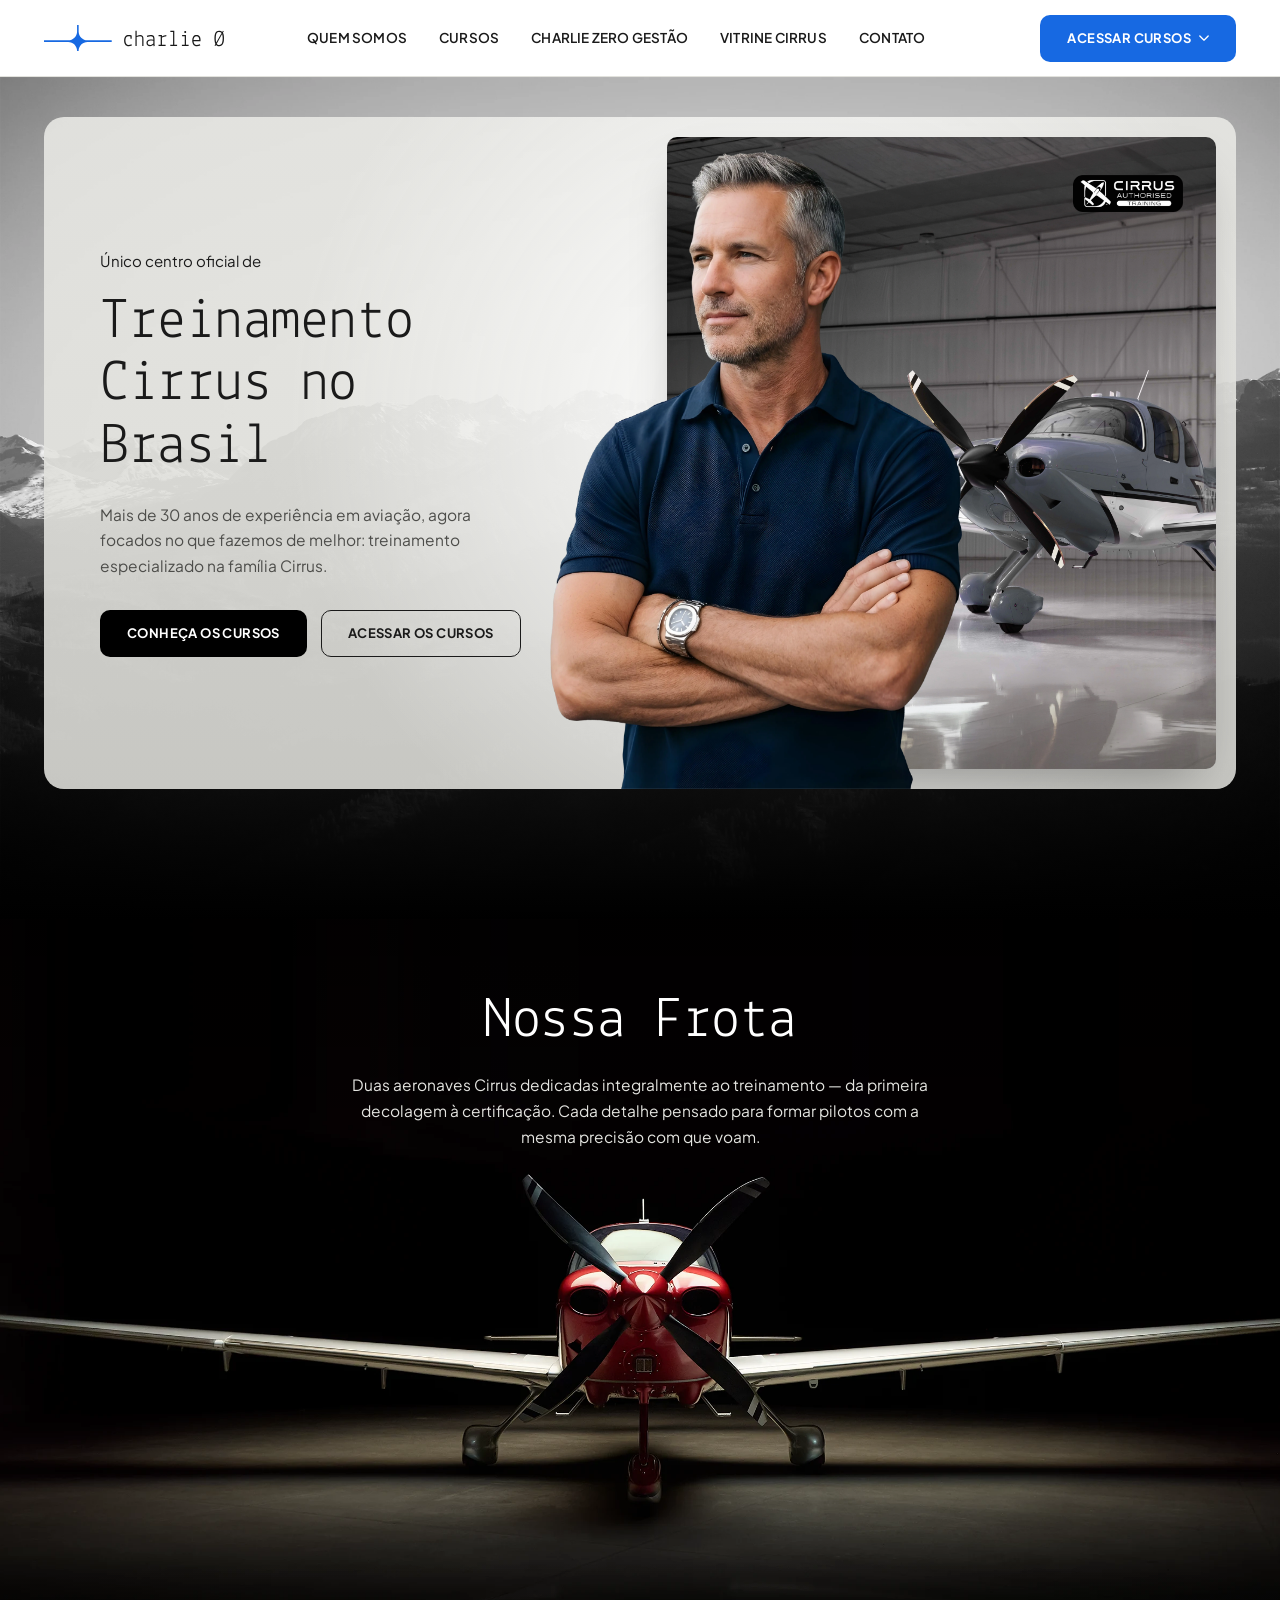
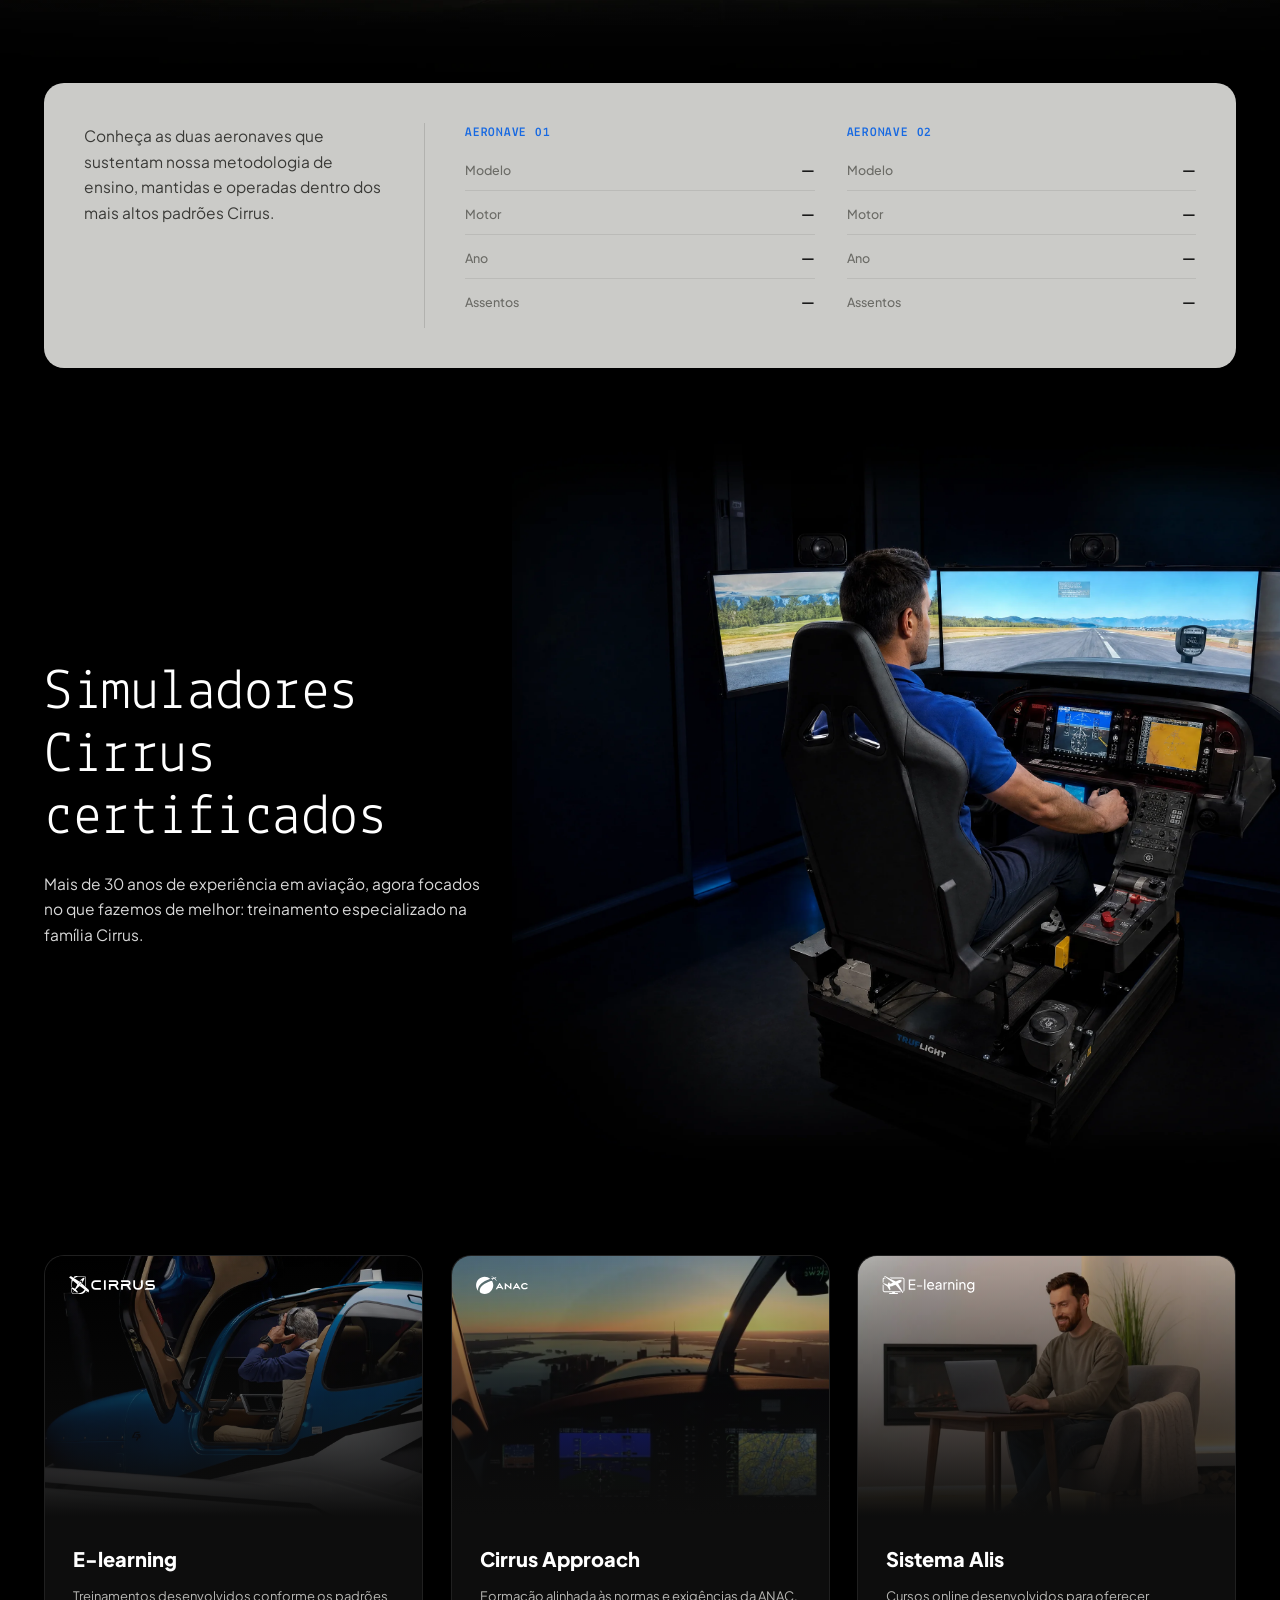
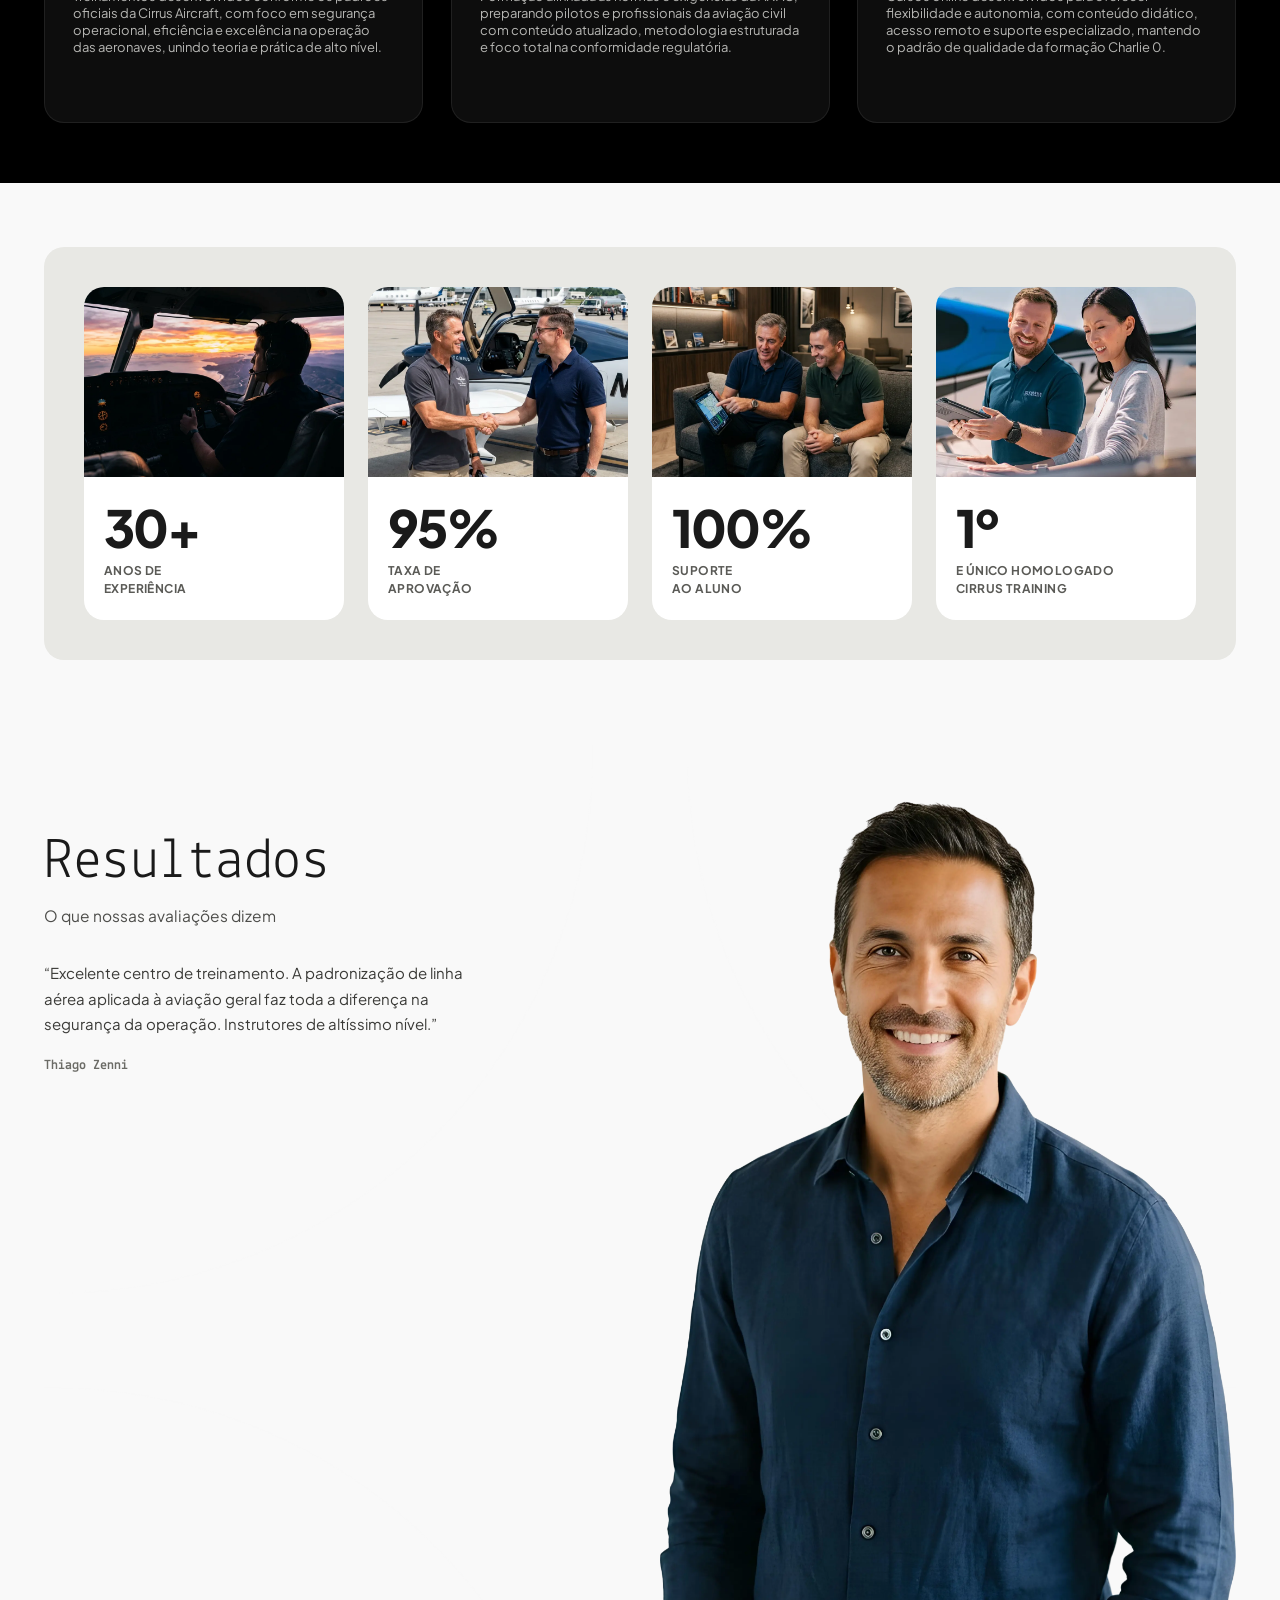
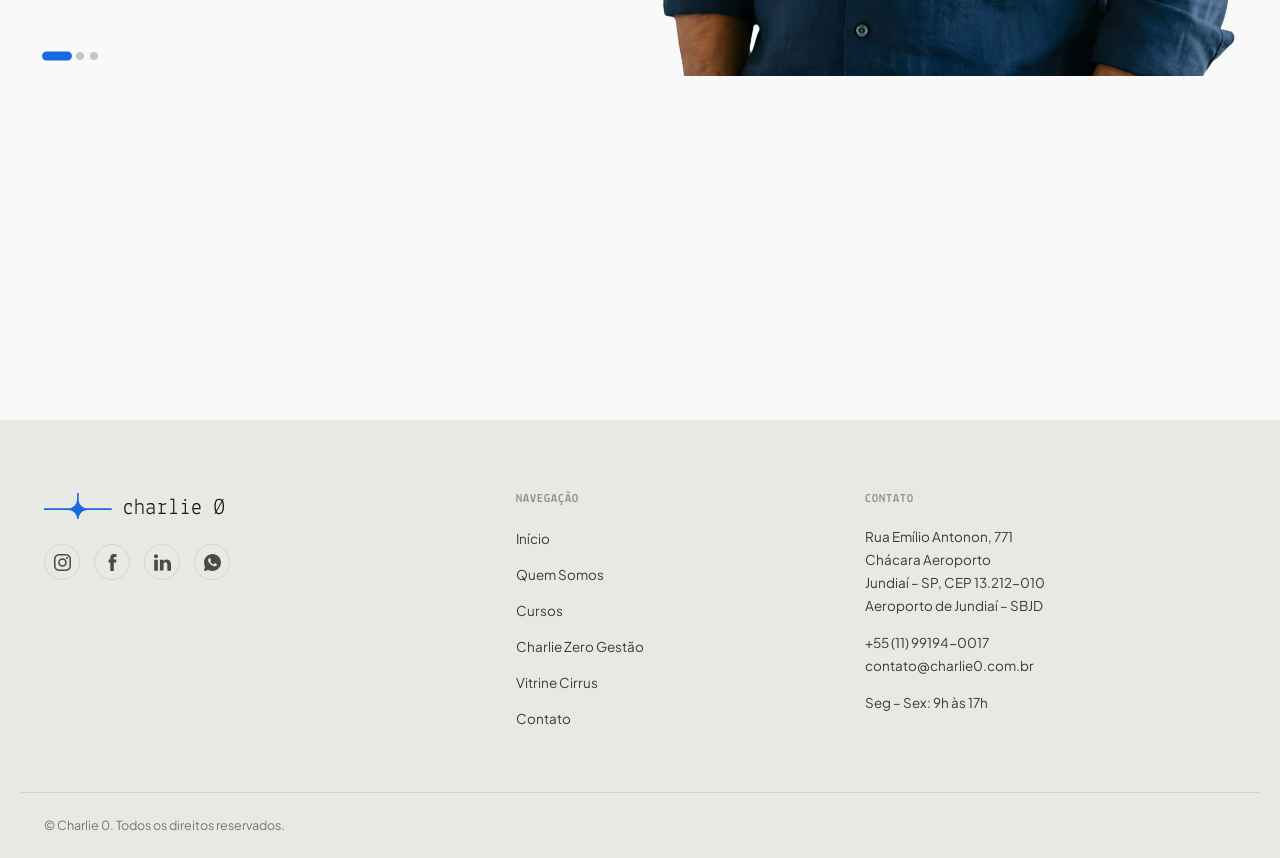
==== index.html @ b62f0aab "Add files via upload" ====
<!DOCTYPE html>
<html lang="pt-BR">
<head>
<meta charset="UTF-8">
<meta name="viewport" content="width=device-width, initial-scale=1.0">
<title>Charlie 0 | Único centro oficial de treinamento Cirrus no Brasil</title>
<meta name="description" content="Mais de 30 anos de experiência em aviação. Charlie 0 é o único centro oficial de treinamento Cirrus no Brasil: cursos Cirrus, ANAC e e-learning.">
<link rel="preconnect" href="https://fonts.googleapis.com">
<link rel="preconnect" href="https://fonts.gstatic.com" crossorigin>
<link href="https://fonts.googleapis.com/css2?family=Lekton:wght@400;700&family=Plus+Jakarta+Sans:ital,wght@0,400;0,500;0,600;0,700;0,800;1,500&display=swap" rel="stylesheet">
<link rel="stylesheet" href="style.css">
</head>
<body>

<a class="skip-link" href="#main">Pular para o conteúdo</a>

<div id="header-placeholder"></div>

<main id="main">

  <!-- HERO -->
  <section class="hero" id="quem-somos" aria-labelledby="hero-title">
    <img class="hero-bg-img" src="imagens/hero-background.webp" alt="" loading="eager">
    <div class="wrap">
      <div class="hero-card">
        <div class="hero-copy">
          <p class="eyebrow">Único centro oficial de</p>
            <h1 id="hero-title">
              Treinamento <br class="quebra-desktop">
              Cirrus <br class="quebra-mobile">
              no <br class="quebra-desktop">
              Brasil
            </h1>
          <p class="lead">Mais de 30 anos de experiência em aviação, agora focados no que fazemos de melhor: treinamento especializado na família Cirrus.</p>
          <div class="cta-group">
            <a href="cursos.html" class="btn btn-dark">Conheça os Cursos</a>
            <a href="https://elearning.charlie0.com.br/site/login.aspx" target="_blank" rel="noopener" class="btn btn-outline">Acessar os Cursos</a>
          </div>
        </div>

        <div class="hero-media" role="img" aria-label="Instrutor da Charlie 0 em frente a uma aeronave Cirrus em hangar">
          <div class="hero-image-frame">
            <div class="hero-photo-box">
              <img class="hero-plane" src="imagens/cirrus.webp" alt="" loading="eager">
              <img class="hero-badge" src="imagens/cirrus-badge.webp" alt="Cirrus Authorised Training">
            </div>
            <div class="hero-person-box">
              <img class="hero-person" src="imagens/persona.webp" alt="" loading="eager">
            </div>
          </div>
        </div>
      </div>
    </div>
  </section>

  <!-- NOSSA FROTA -->
  <section class="frota" id="nossa-frota" aria-labelledby="frota-title">
    <img class="frota-bg" src="imagens/nossa-frota.webp" alt="" loading="lazy">
    <div class="frota-overlay"></div>

    <div class="wrap frota-inner">
      <div class="frota-heading">
        <h2 id="frota-title">Nossa Frota</h2>
        <p class="lead">Duas aeronaves Cirrus dedicadas integralmente ao treinamento — da primeira decolagem à certificação. Cada detalhe pensado para formar pilotos com a mesma precisão com que voam.</p>
      </div>
    </div>

    <div class="wrap frota-card-wrap">
      <div class="frota-card">
        <div class="frota-card-text">
          <p>Conheça as duas aeronaves que sustentam nossa metodologia de ensino, mantidas e operadas dentro dos mais altos padrões Cirrus.</p>
        </div>

        <div class="frota-card-specs">
          <div class="frota-aircraft">
            <span class="frota-aircraft-label">Aeronave 01</span>
            <dl class="frota-spec-list">
              <div><dt>Modelo</dt><dd>—</dd></div>
              <div><dt>Motor</dt><dd>—</dd></div>
              <div><dt>Ano</dt><dd>—</dd></div>
              <div><dt>Assentos</dt><dd>—</dd></div>
            </dl>
          </div>
          <div class="frota-aircraft">
            <span class="frota-aircraft-label">Aeronave 02</span>
            <dl class="frota-spec-list">
              <div><dt>Modelo</dt><dd>—</dd></div>
              <div><dt>Motor</dt><dd>—</dd></div>
              <div><dt>Ano</dt><dd>—</dd></div>
              <div><dt>Assentos</dt><dd>—</dd></div>
            </dl>
          </div>
        </div>
      </div>
    </div>
  </section>

  <!-- SIMULATOR -->
  <section class="simulator">
    <div class="simulator-text">
      <h2>Simuladores Cirrus<br>certificados</h2>
      <p>Mais de 30 anos de experiência em aviação, agora focados no que fazemos de melhor: treinamento especializado na família Cirrus.</p>
    </div>
    <div class="simulator-photo">
      <img class="simulator-bg" src="imagens/simulador.webp" alt="Aluno em simulador de voo Cirrus com múltiplas telas" loading="lazy">
    </div>
  </section>

  <!-- COURSES -->
  <section class="courses" id="cursos" aria-labelledby="courses-title">
    <h2 class="visually-hidden" id="courses-title">Nossos cursos</h2>
    <div class="wrap courses-grid">

      <article class="course-card">
        <div class="course-media">
          <img src="imagens/curso-cirrus.webp" alt="Piloto embarcando em aeronave Cirrus" loading="lazy">
          <span class="course-tag"><img src="imagens/logo-cirrus.svg" alt="Cirrus Aircraft" class="course-tag-logo"></span>
        </div>
        <div class="course-body">
          <h3>E-learning</h3>
          <p>Treinamentos desenvolvidos conforme os padrões oficiais da Cirrus Aircraft, com foco em segurança operacional, eficiência e excelência na operação das aeronaves, unindo teoria e prática de alto nível.</p>
        </div>
      </article>

      <article class="course-card">
        <div class="course-media">
          <img src="imagens/curso-anac.webp" alt="Vista de cockpit ao entardecer sobre uma cidade" loading="lazy">
          <span class="course-tag"><img src="imagens/logo-anac.svg" alt="ANAC" class="course-tag-logo"></span>
        </div>
        <div class="course-body">
          <h3>Cirrus Approach</h3>
          <p>Formação alinhada às normas e exigências da ANAC, preparando pilotos e profissionais da aviação civil com conteúdo atualizado, metodologia estruturada e foco total na conformidade regulatória.</p>
        </div>
      </article>

      <article class="course-card">
        <div class="course-media">
          <img src="imagens/cursos-e-learning.webp" alt="Aluno estudando em plataforma de e-learning" loading="lazy">
          <span class="course-tag"><img src="imagens/loog-e-learning.svg" alt="E-learning" class="course-tag-logo"></span>
        </div>
        <div class="course-body">
          <h3>Sistema Alis</h3>
          <p>Cursos online desenvolvidos para oferecer flexibilidade e autonomia, com conteúdo didático, acesso remoto e suporte especializado, mantendo o padrão de qualidade da formação Charlie 0.</p>
        </div>
      </article>

    </div>
  </section>

  <!-- STATS -->
  <section class="stats" id="gestao" aria-label="Números da Charlie 0">
    <div class="wrap">
      <ul class="stats-grid">
        <li class="stat">
          <div class="stat-media" aria-hidden="true">
            <img src="imagens/big-numbers-1.webp" alt="" loading="lazy" style="width: 100%; height: auto; display: block;">
          </div>
          <p class="stat-number">30+</p>
          <p class="stat-label">Anos de<br>Experiência</p>
        </li>
        <li class="stat">
          <div class="stat-media" aria-hidden="true">
            <img src="imagens/big-numbers-2.webp" alt="" loading="lazy" style="width: 100%; height: auto; display: block;">
          </div>
          <p class="stat-number">95%</p>
          <p class="stat-label">Taxa de<br>Aprovação</p>
        </li>
        <li class="stat">
          <div class="stat-media" aria-hidden="true">
            <img src="imagens/big-numbers-3.webp" alt="" loading="lazy" style="width: 100%; height: auto; display: block;">
          </div>
          <p class="stat-number">100%</p>
          <p class="stat-label">Suporte<br>ao Aluno</p>
        </li>
        <li class="stat">
          <div class="stat-media" aria-hidden="true">
            <img src="imagens/big-numbers-4.webp" alt="" loading="lazy" style="width: 100%; height: auto; display: block;">
          </div>
          <p class="stat-number">1º</p>
          <p class="stat-label">e Único Homologado<br>Cirrus Training</p>
        </li>
      </ul>
    </div>
  </section>

  <!-- RESULTS / CARROSSEL DE DEPOIMENTOS -->
  <section class="results" id="vitrine" data-carousel="fade" aria-labelledby="results-title">
    
    <!-- ÍCONE EXPANDIDO (CORRIGIDO): Usa a classe "wrap" para alinhar perfeitamente com os limites das outras seções -->
    <div class="wrap" style="position: absolute; top: 0; bottom: 0; left: 0; right: 0; margin: 0 auto; z-index: 0; pointer-events: none; display: flex; align-items: center; justify-content: center;">
      <img class="results-bg-icon" src="imagens/icone-resultados.webp" alt="" aria-hidden="true">
    </div>

    <!-- O CONTEÚDO DA SEÇÃO: Position relative e z-index 1 garantem que tudo fique por cima do ícone -->
    <div class="wrap results-grid" style="position: relative; z-index: 1;">
      <div class="results-copy">
        <h2 id="results-title">Resultados</h2>
        <p class="lead">O que nossas avaliações dizem</p>

        <div class="testimonial-slides">
          <!-- Slide 1 -->
          <blockquote class="testimonial-slide is-active" data-slide="0">
            <p>“Excelente centro de treinamento. A padronização de linha aérea aplicada à aviação geral faz toda a diferença na segurança da operação. Instrutores de altíssimo nível.”</p>
            <cite>Thiago Zenni</cite>
          </blockquote>
          
          <!-- Slide 2 -->
          <blockquote class="testimonial-slide" data-slide="1">
            <p>“A estrutura da Charlie Zero é impecável. O treinamento no simulador antes do voo real otimizou muito meu aprendizado e me deu total confiança na transição para o Cirrus.”</p>
            <cite>Mario Andrete</cite>
          </blockquote>
          
          <!-- Slide 3 -->
          <blockquote class="testimonial-slide" data-slide="2">
            <p>“Formação rigorosa, focada na segurança e na tecnologia. Terminei o curso dominando os sistemas da aeronave e a filosofia de voo. Recomendo de olhos fechados.”</p>
            <cite>Rebecca Benetti</cite>
          </blockquote>
        </div>
      </div>

      <div class="results-visual">
        <!-- Suas fotos continuam aqui embaixo (o ícone foi movido para cima) -->
        <img class="results-person is-active" data-slide="0" src="imagens/resultados_persona_1.webp" alt="Piloto sorrindo, aluno da Charlie 0" loading="lazy">
        <img class="results-person" data-slide="1" src="imagens/resultados_persona_2.webp" alt="" loading="lazy">
        <img class="results-person" data-slide="2" src="imagens/resultados_persona_3.webp" alt="" loading="lazy">
      </div>
    </div>

    <div class="wrap results-overlay" style="position: relative; z-index: 1;">
      <div class="results-dots" role="tablist" aria-label="Selecionar depoimento">
        <span class="is-active" data-dot="0" role="tab" aria-selected="true" aria-label="Depoimento 1"></span>
        <span data-dot="1" role="tab" aria-selected="false" aria-label="Depoimento 2"></span>
        <span data-dot="2" role="tab" aria-selected="false" aria-label="Depoimento 3"></span>
      </div>

      <div class="cta-banner">
        <img class="cta-image" src="imagens/ja-e-aluno.webp" alt="Mão operando manche de aeronave Cirrus" loading="lazy">
        <div class="cta-text">
          <h3>Já é aluno?<br>Acesse sua plataforma.</h3>
          <p>Todo o conteúdo dos cursos online. Aulas, materiais e certificados ficam disponíveis na nossa plataforma <br> de e-learning.</p>
        </div>
        <div class="cursos-dropdown cta-dropdown">
          <button type="button" class="btn btn-primary cta-btn cursos-dropdown-trigger" aria-haspopup="true" aria-expanded="false">
            Acessar os Cursos
            <svg class="cursos-dropdown-arrow" viewBox="0 0 12 8" width="10" height="7" aria-hidden="true"><path d="M1 1l5 5 5-5" stroke="currentColor" stroke-width="1.6" fill="none" stroke-linecap="round" stroke-linejoin="round"/></svg>
          </button>
          <div class="cursos-dropdown-menu cursos-dropdown-up">
            <a href="https://elearning.charlie0.com.br/site/login.aspx" target="_blank" rel="noopener">Aluno Teórico</a>
            <a href="https://elearning.charlie0.com.br/site/login.aspx" target="_blank" rel="noopener">Aluno Prático</a>
            <a href="https://elearning.charlie0.com.br/site/login.aspx" target="_blank" rel="noopener">Aluno Cirrus</a>
          </div>
        </div>
      </div>
    </div>
  </section>

</main>

<div id="footer-placeholder"></div>

<script src="js/nav.js"></script>
<script src="js/utils.js"></script>
<script src="js/carousel.js"></script>
<script src="js/effects.js"></script>
</body>
</html>
---- style.css ----
/* ===================================================
   Charlie Zero — style.css
   Este arquivo só importa os módulos de dentro de /css.
   Não escrever CSS diretamente aqui — edite o módulo
   correto em /css/ (veja o comentário de cada um).
=================================================== */

@import url("css/01-base.css");
@import url("css/02-tipografia.css");
@import url("css/03-layout.css");
@import url("css/04-componentes.css");
@import url("css/05-paginas.css");
@import url("css/06-efeitos.css");
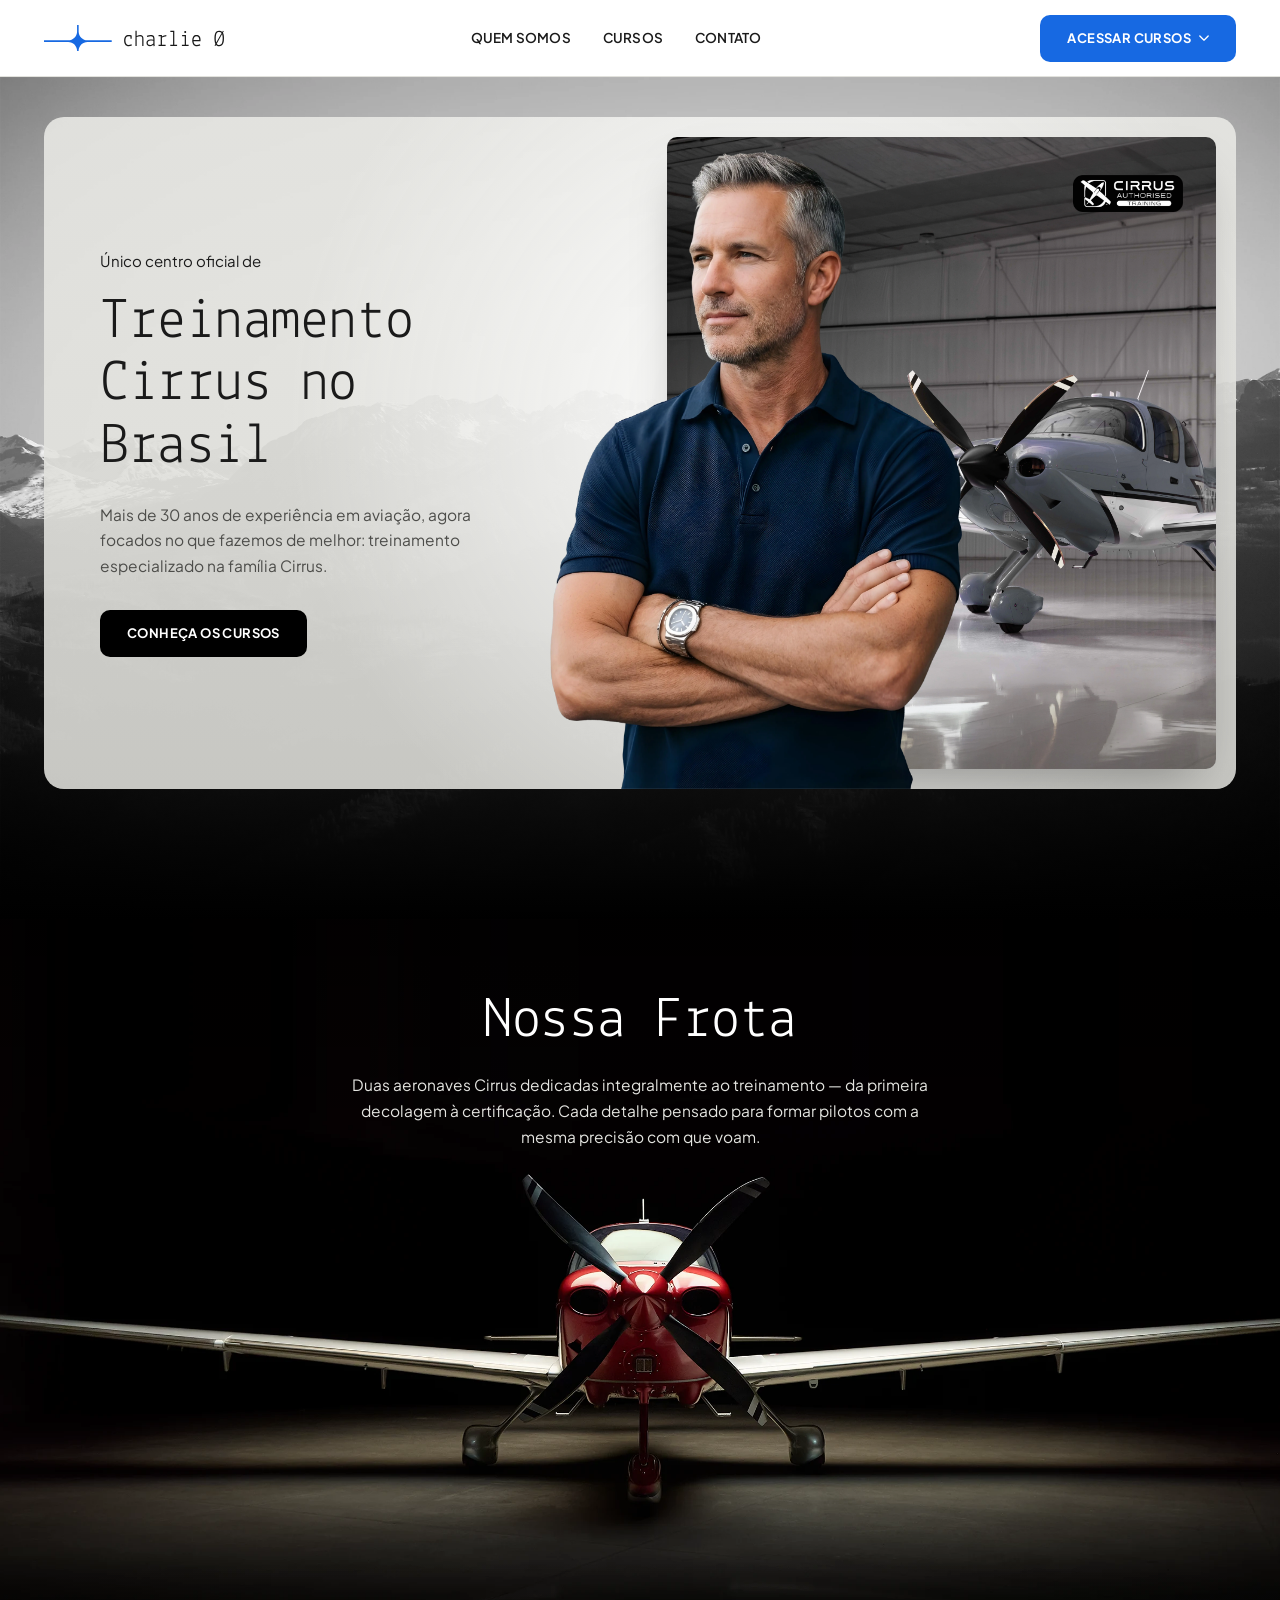
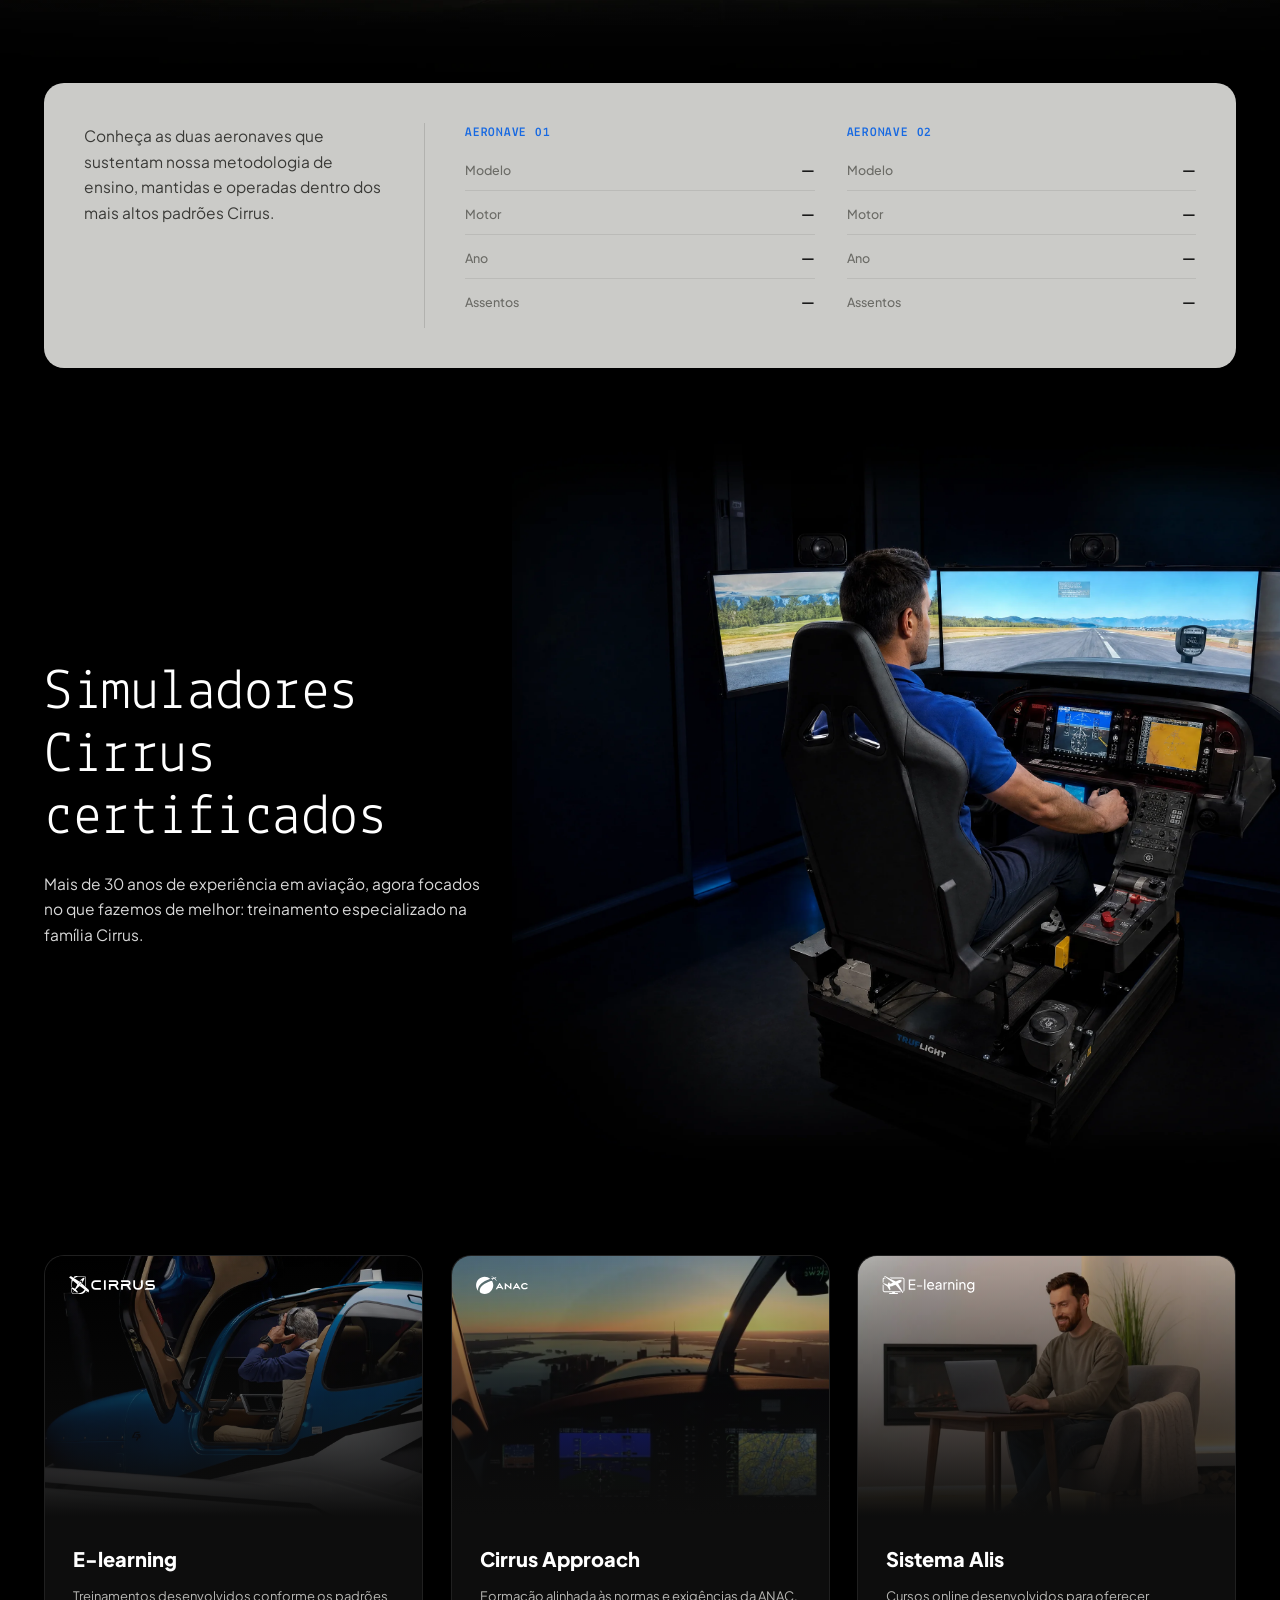
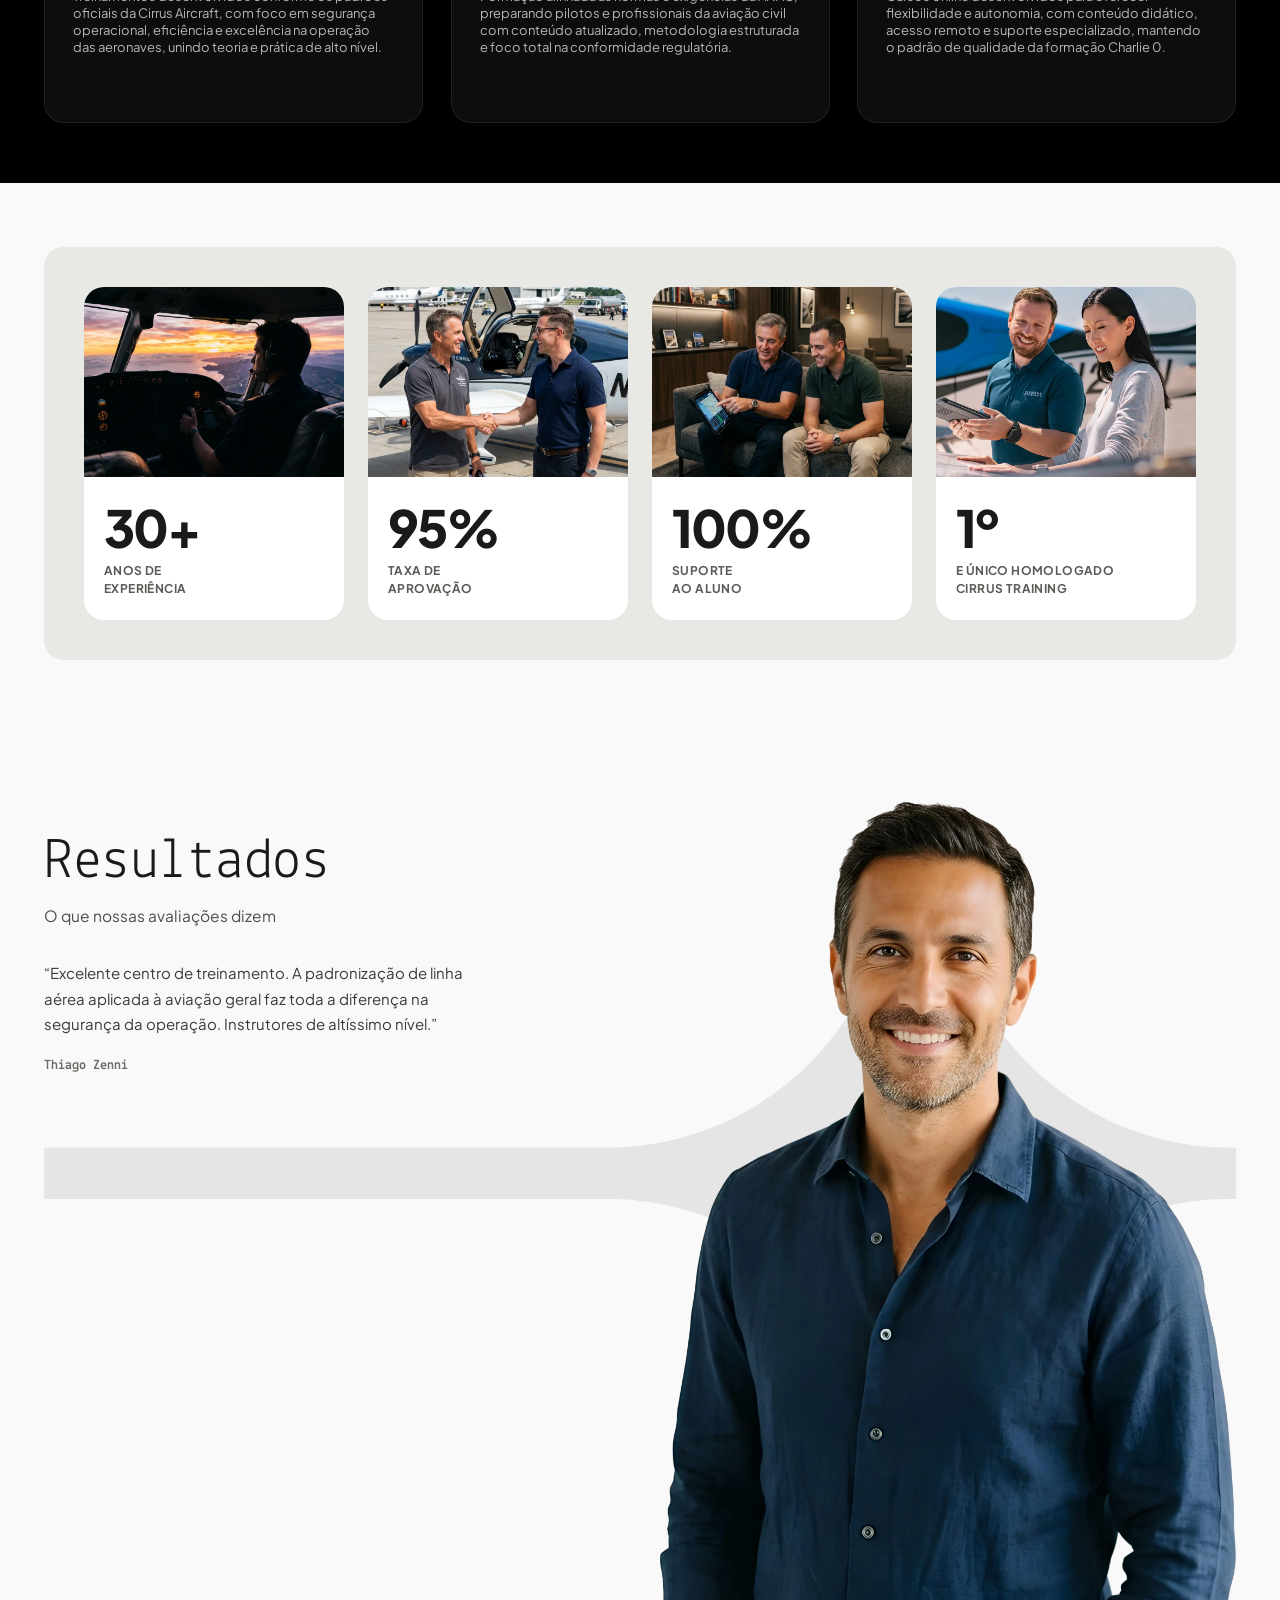
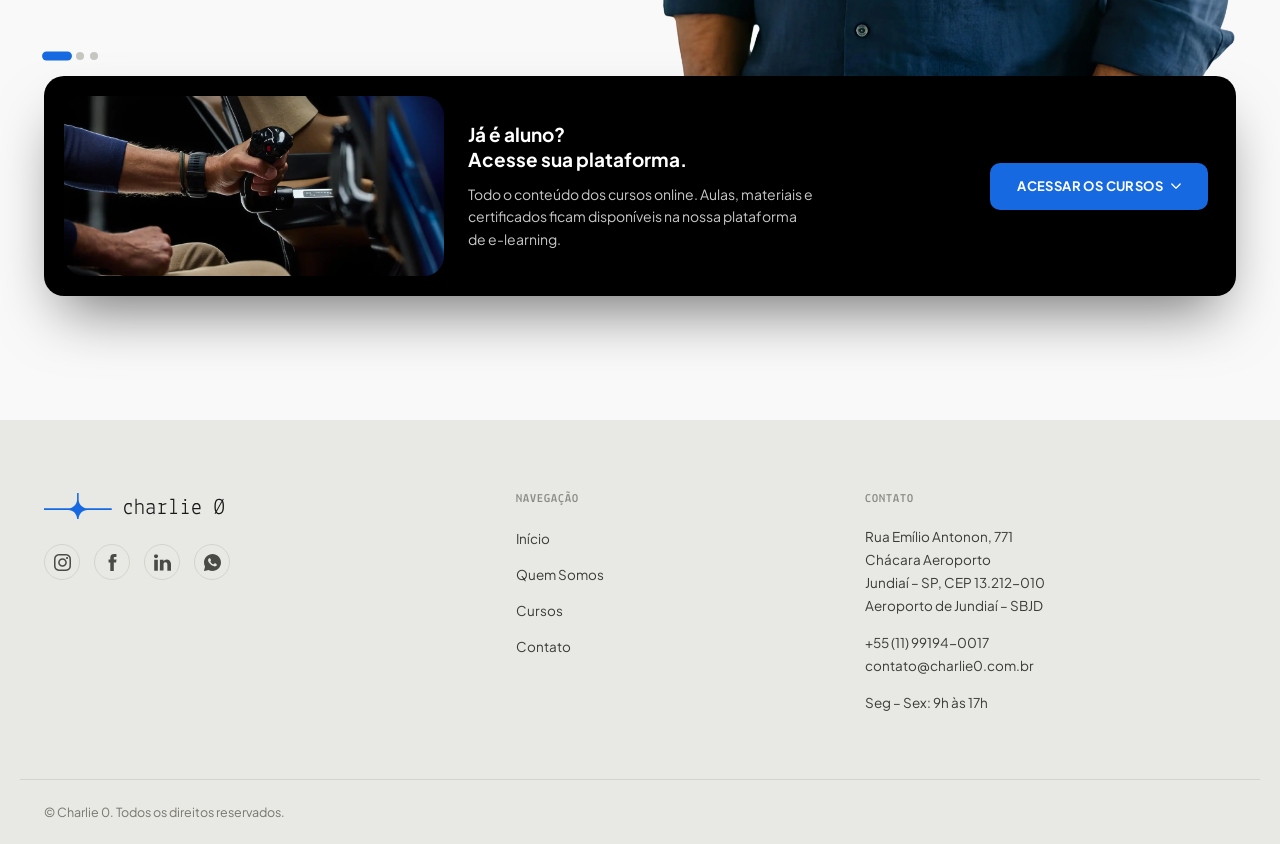
==== commit c4b9b32a: "Add files via upload" ====
--- a/index.html
+++ b/index.html
@@ -34,7 +34,6 @@
           <p class="lead">Mais de 30 anos de experiência em aviação, agora focados no que fazemos de melhor: treinamento especializado na família Cirrus.</p>
           <div class="cta-group">
             <a href="cursos.html" class="btn btn-dark">Conheça os Cursos</a>
-            <a href="https://elearning.charlie0.com.br/site/login.aspx" target="_blank" rel="noopener" class="btn btn-outline">Acessar os Cursos</a>
           </div>
         </div>
 
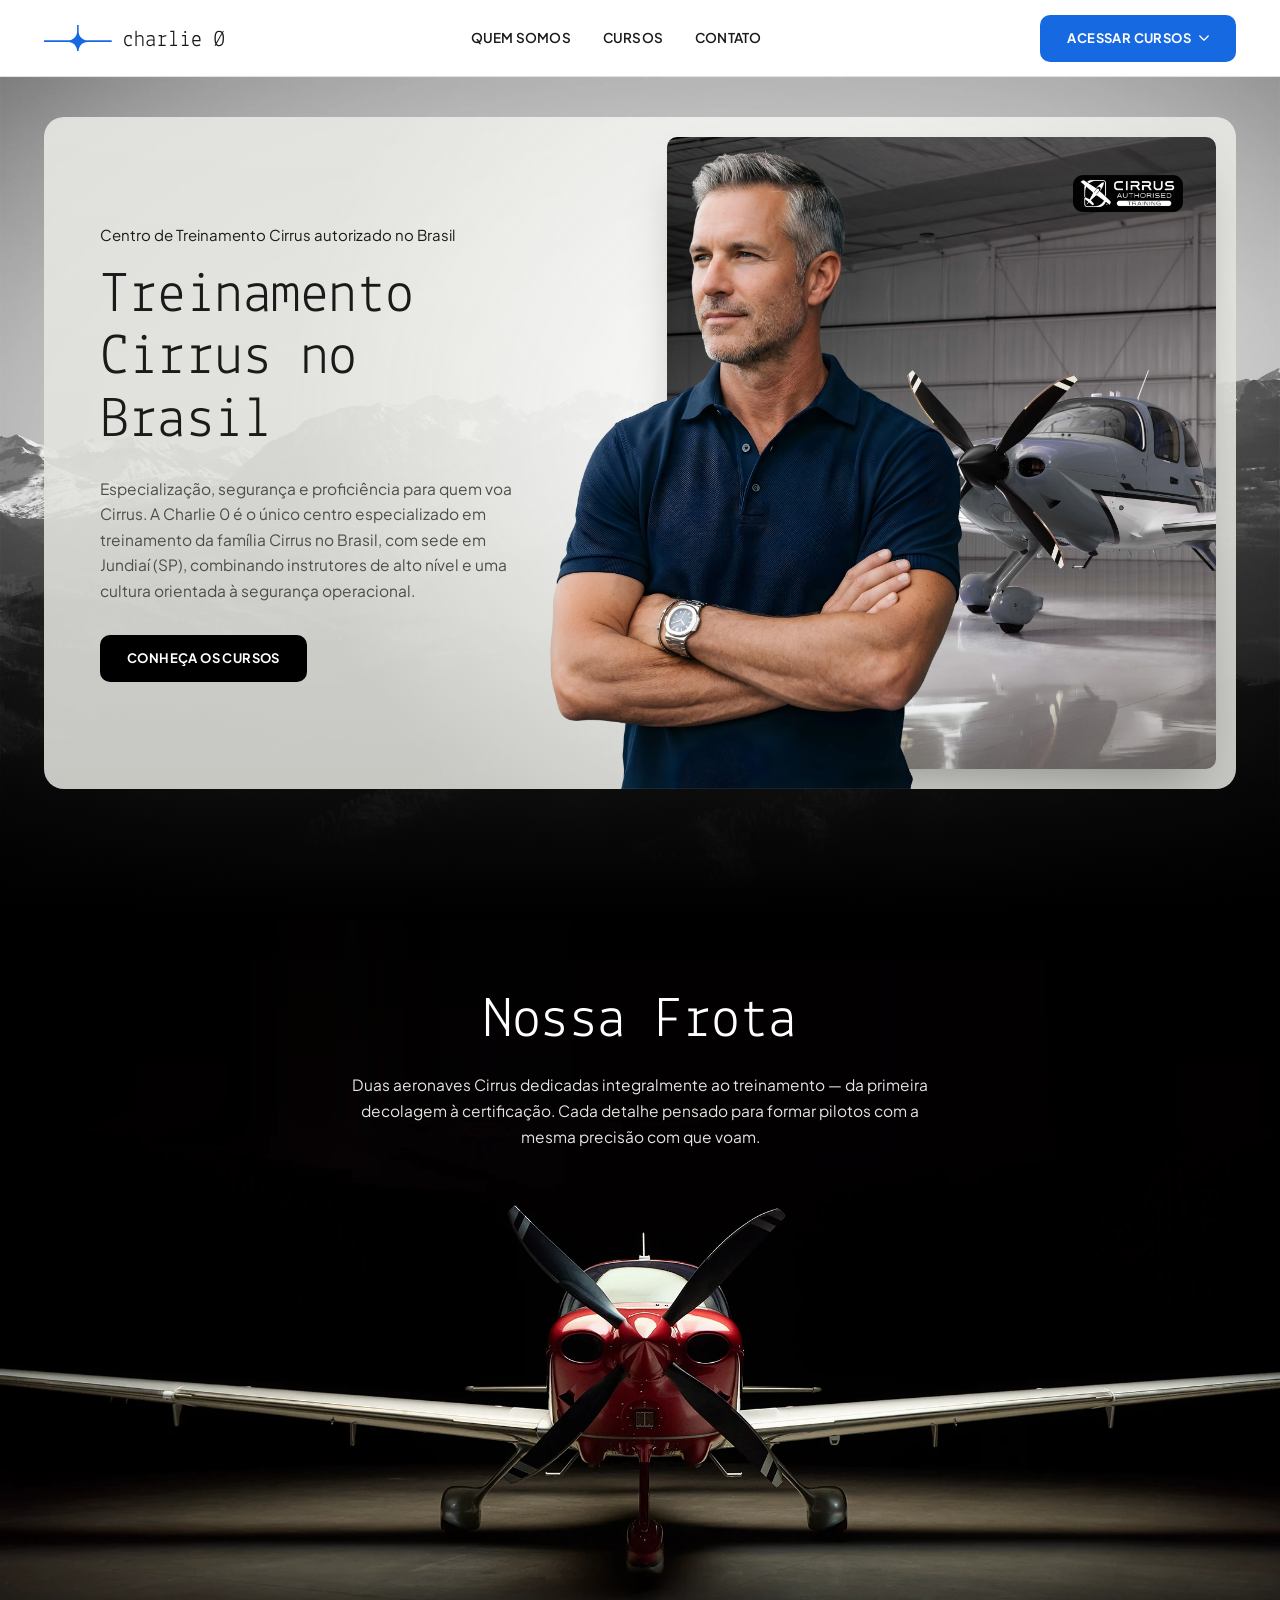
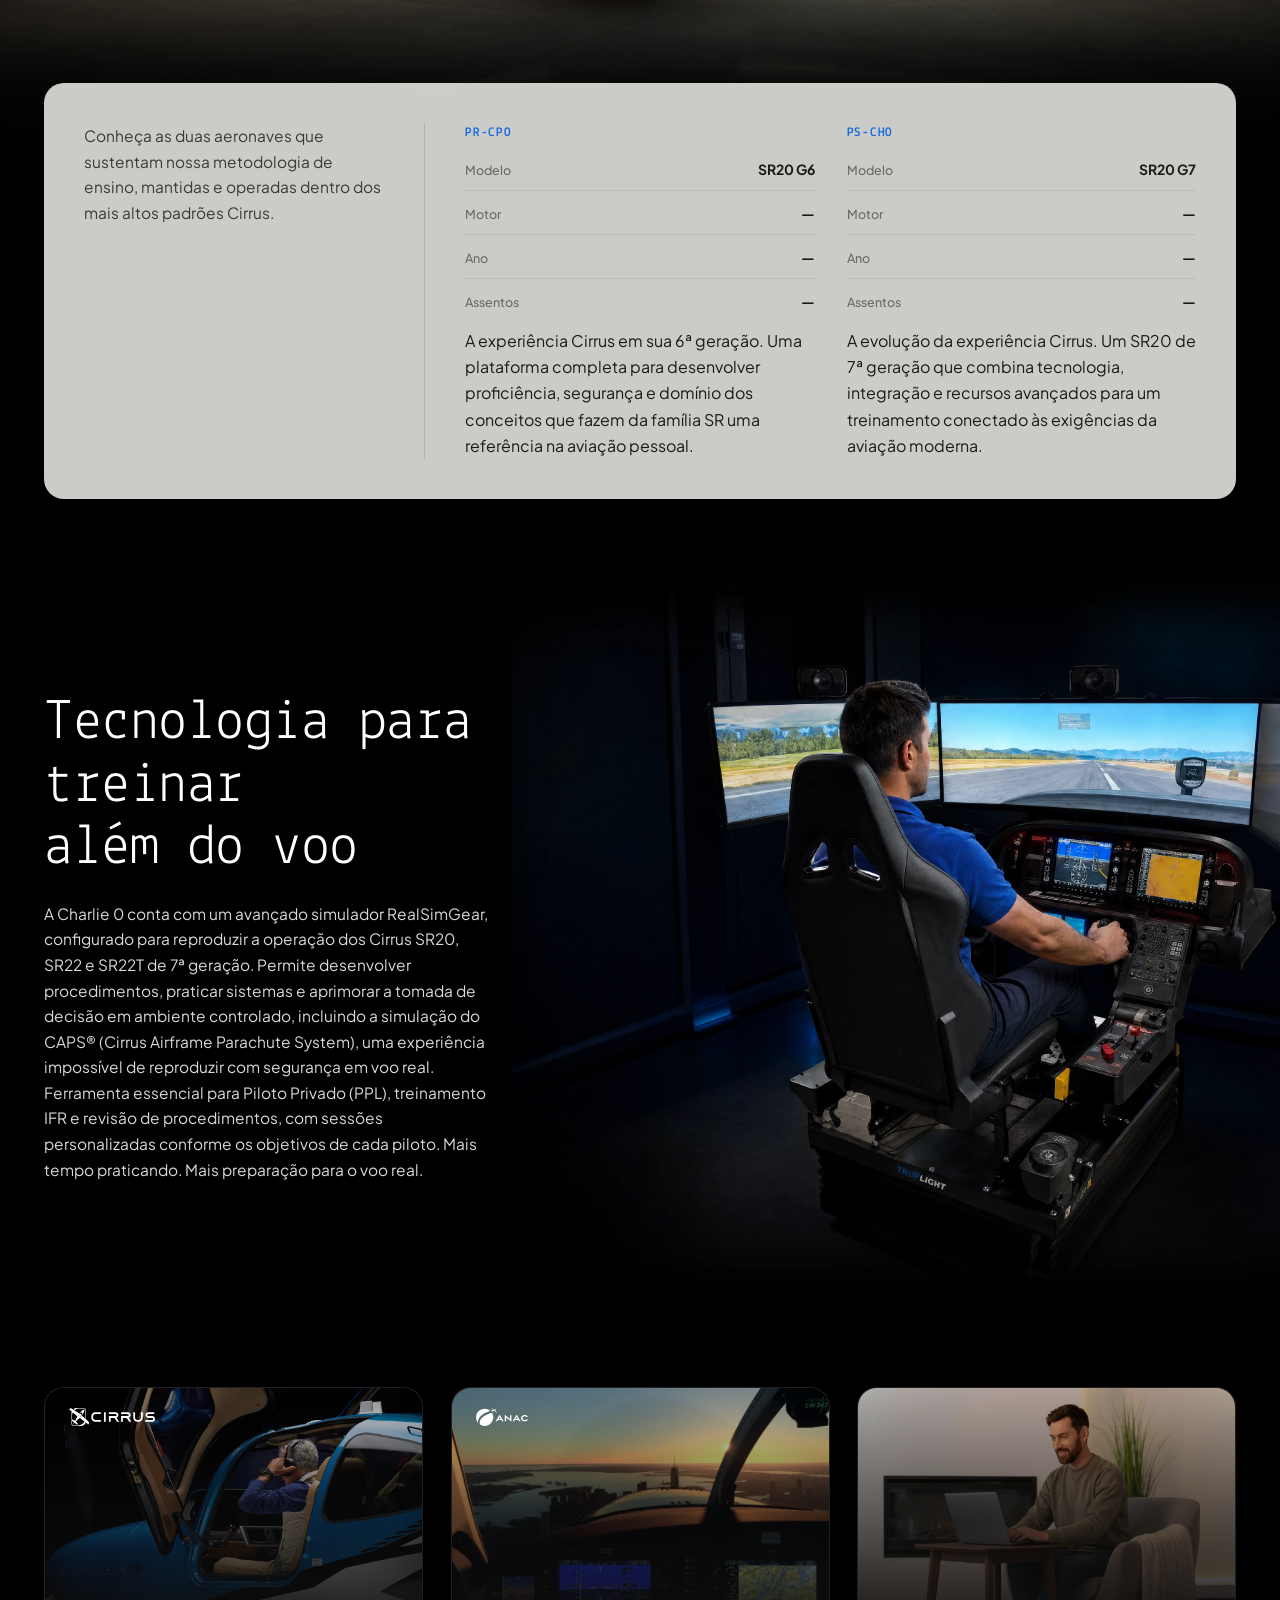
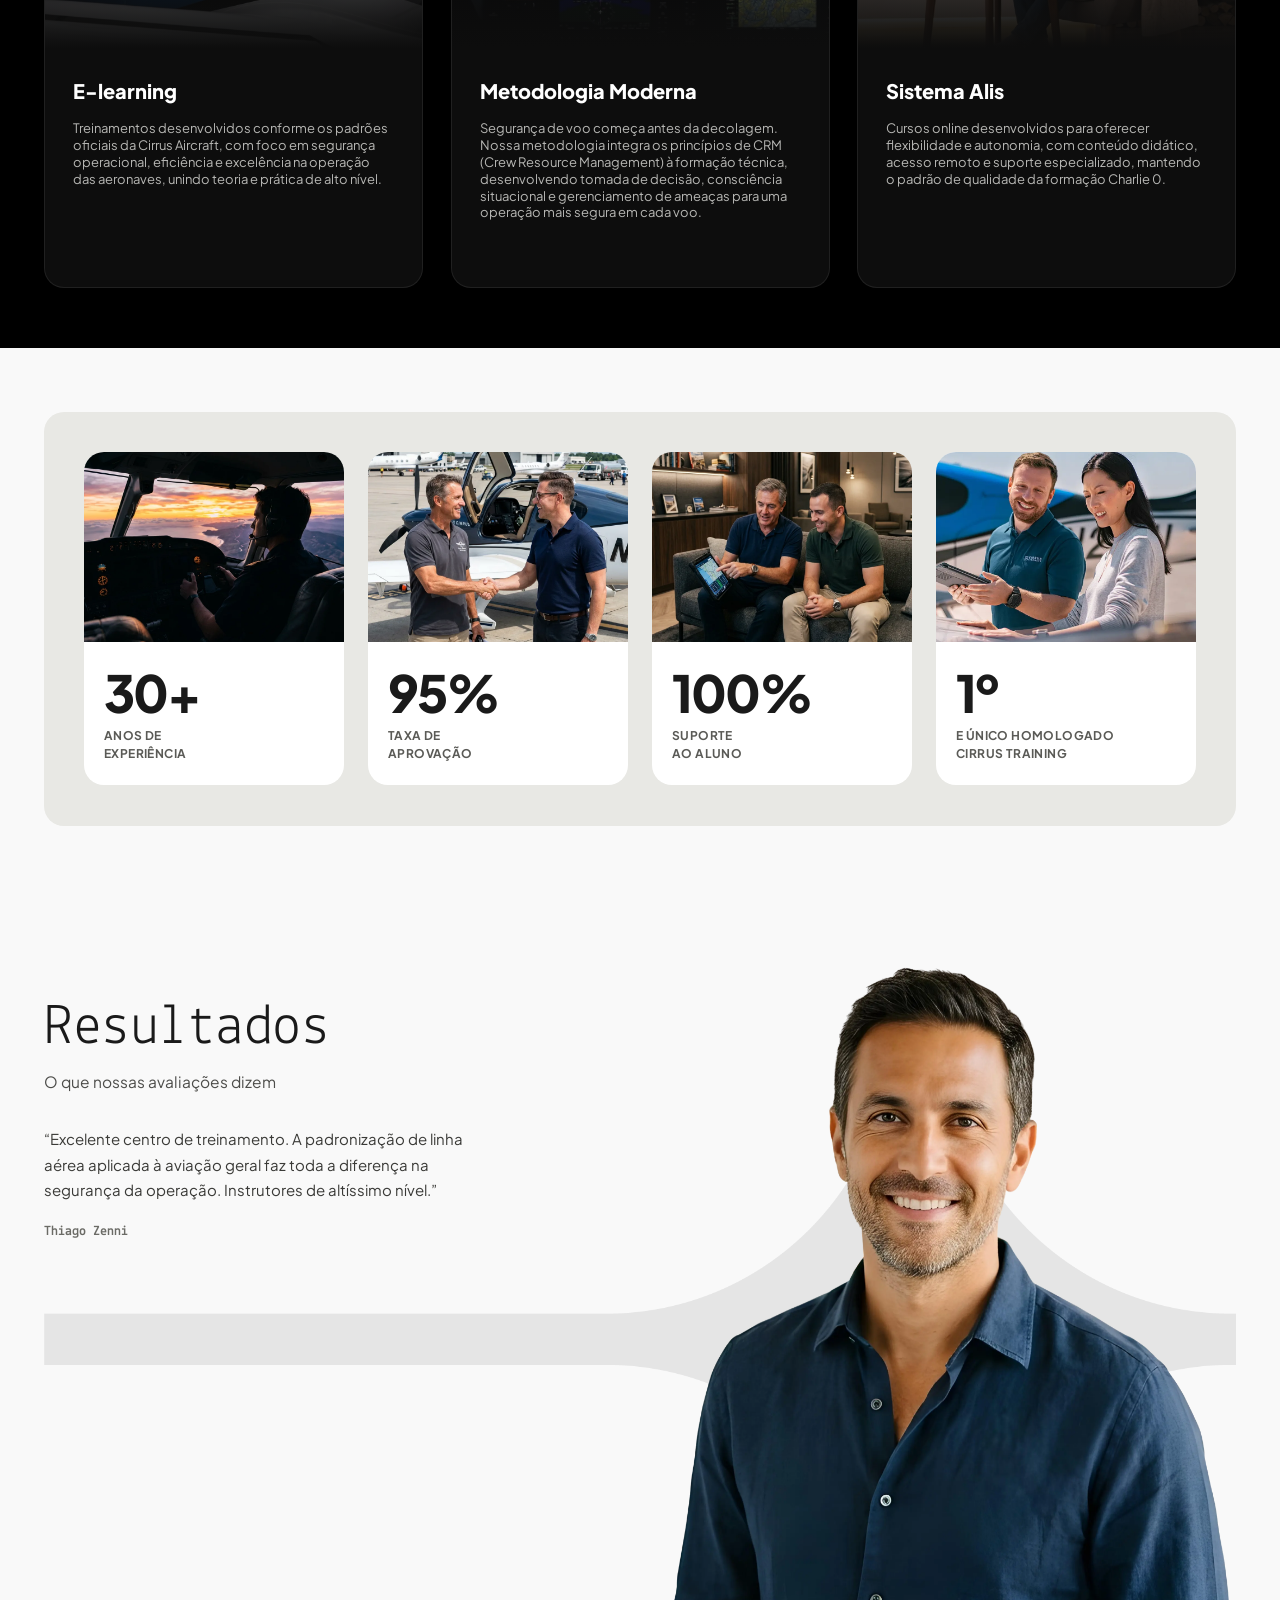
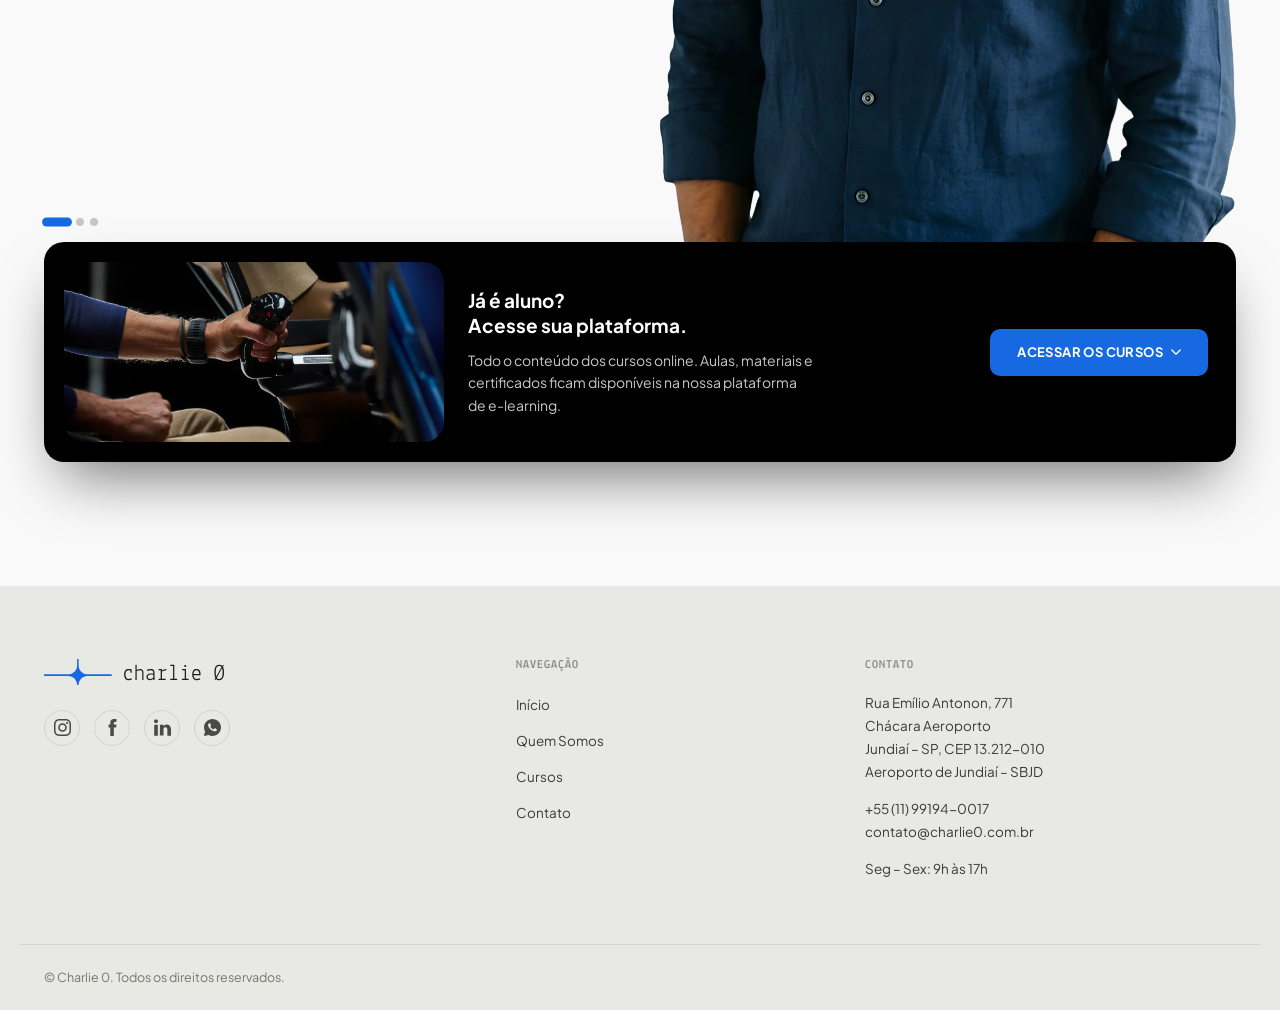
==== commit 4c2269eb: "Add files via upload" ====
--- a/index.html
+++ b/index.html
@@ -24,14 +24,14 @@
     <div class="wrap">
       <div class="hero-card">
         <div class="hero-copy">
-          <p class="eyebrow">Único centro oficial de</p>
+          <p class="eyebrow">Centro de Treinamento Cirrus autorizado no Brasil</p>
             <h1 id="hero-title">
               Treinamento <br class="quebra-desktop">
               Cirrus <br class="quebra-mobile">
               no <br class="quebra-desktop">
               Brasil
             </h1>
-          <p class="lead">Mais de 30 anos de experiência em aviação, agora focados no que fazemos de melhor: treinamento especializado na família Cirrus.</p>
+          <p class="lead">Especialização, segurança e proficiência para quem voa Cirrus. A Charlie 0 é o único centro especializado em treinamento da família Cirrus no Brasil, com sede em Jundiaí (SP), combinando instrutores de alto nível e uma cultura orientada à segurança operacional.</p>
           <div class="cta-group">
             <a href="cursos.html" class="btn btn-dark">Conheça os Cursos</a>
           </div>
@@ -72,22 +72,24 @@
 
         <div class="frota-card-specs">
           <div class="frota-aircraft">
-            <span class="frota-aircraft-label">Aeronave 01</span>
+            <span class="frota-aircraft-label">PR-CPO</span>
             <dl class="frota-spec-list">
-              <div><dt>Modelo</dt><dd>—</dd></div>
+              <div><dt>Modelo</dt><dd>SR20 G6</dd></div>
               <div><dt>Motor</dt><dd>—</dd></div>
               <div><dt>Ano</dt><dd>—</dd></div>
               <div><dt>Assentos</dt><dd>—</dd></div>
             </dl>
+            <p class="frota-aircraft-desc">A experiência Cirrus em sua 6ª geração. Uma plataforma completa para desenvolver proficiência, segurança e domínio dos conceitos que fazem da família SR uma referência na aviação pessoal.</p>
           </div>
           <div class="frota-aircraft">
-            <span class="frota-aircraft-label">Aeronave 02</span>
+            <span class="frota-aircraft-label">PS-CHO</span>
             <dl class="frota-spec-list">
-              <div><dt>Modelo</dt><dd>—</dd></div>
+              <div><dt>Modelo</dt><dd>SR20 G7</dd></div>
               <div><dt>Motor</dt><dd>—</dd></div>
               <div><dt>Ano</dt><dd>—</dd></div>
               <div><dt>Assentos</dt><dd>—</dd></div>
             </dl>
+            <p class="frota-aircraft-desc">A evolução da experiência Cirrus. Um SR20 de 7ª geração que combina tecnologia, integração e recursos avançados para um treinamento conectado às exigências da aviação moderna.</p>
           </div>
         </div>
       </div>
@@ -97,8 +99,9 @@
   <!-- SIMULATOR -->
   <section class="simulator">
     <div class="simulator-text">
-      <h2>Simuladores Cirrus<br>certificados</h2>
-      <p>Mais de 30 anos de experiência em aviação, agora focados no que fazemos de melhor: treinamento especializado na família Cirrus.</p>
+      <h2>Tecnologia para treinar<br>além do voo</h2>
+      <p>A Charlie 0 conta com um avançado simulador RealSimGear, configurado para reproduzir a operação dos Cirrus SR20, SR22 e SR22T de 7ª geração. Permite desenvolver procedimentos, praticar sistemas e aprimorar a tomada de decisão em ambiente controlado, incluindo a simulação do CAPS® (Cirrus Airframe Parachute System), uma experiência impossível de reproduzir com segurança em voo real.</p>
+      <p>Ferramenta essencial para Piloto Privado (PPL), treinamento IFR e revisão de procedimentos, com sessões personalizadas conforme os objetivos de cada piloto. Mais tempo praticando. Mais preparação para o voo real.</p>
     </div>
     <div class="simulator-photo">
       <img class="simulator-bg" src="imagens/simulador.webp" alt="Aluno em simulador de voo Cirrus com múltiplas telas" loading="lazy">
@@ -127,15 +130,14 @@
           <span class="course-tag"><img src="imagens/logo-anac.svg" alt="ANAC" class="course-tag-logo"></span>
         </div>
         <div class="course-body">
-          <h3>Cirrus Approach</h3>
-          <p>Formação alinhada às normas e exigências da ANAC, preparando pilotos e profissionais da aviação civil com conteúdo atualizado, metodologia estruturada e foco total na conformidade regulatória.</p>
+          <h3>Metodologia Moderna</h3>
+          <p>Segurança de voo começa antes da decolagem. Nossa metodologia integra os princípios de CRM (Crew Resource Management) à formação técnica, desenvolvendo tomada de decisão, consciência situacional e gerenciamento de ameaças para uma operação mais segura em cada voo.</p>
         </div>
       </article>
 
       <article class="course-card">
         <div class="course-media">
           <img src="imagens/cursos-e-learning.webp" alt="Aluno estudando em plataforma de e-learning" loading="lazy">
-          <span class="course-tag"><img src="imagens/loog-e-learning.svg" alt="E-learning" class="course-tag-logo"></span>
         </div>
         <div class="course-body">
           <h3>Sistema Alis</h3>
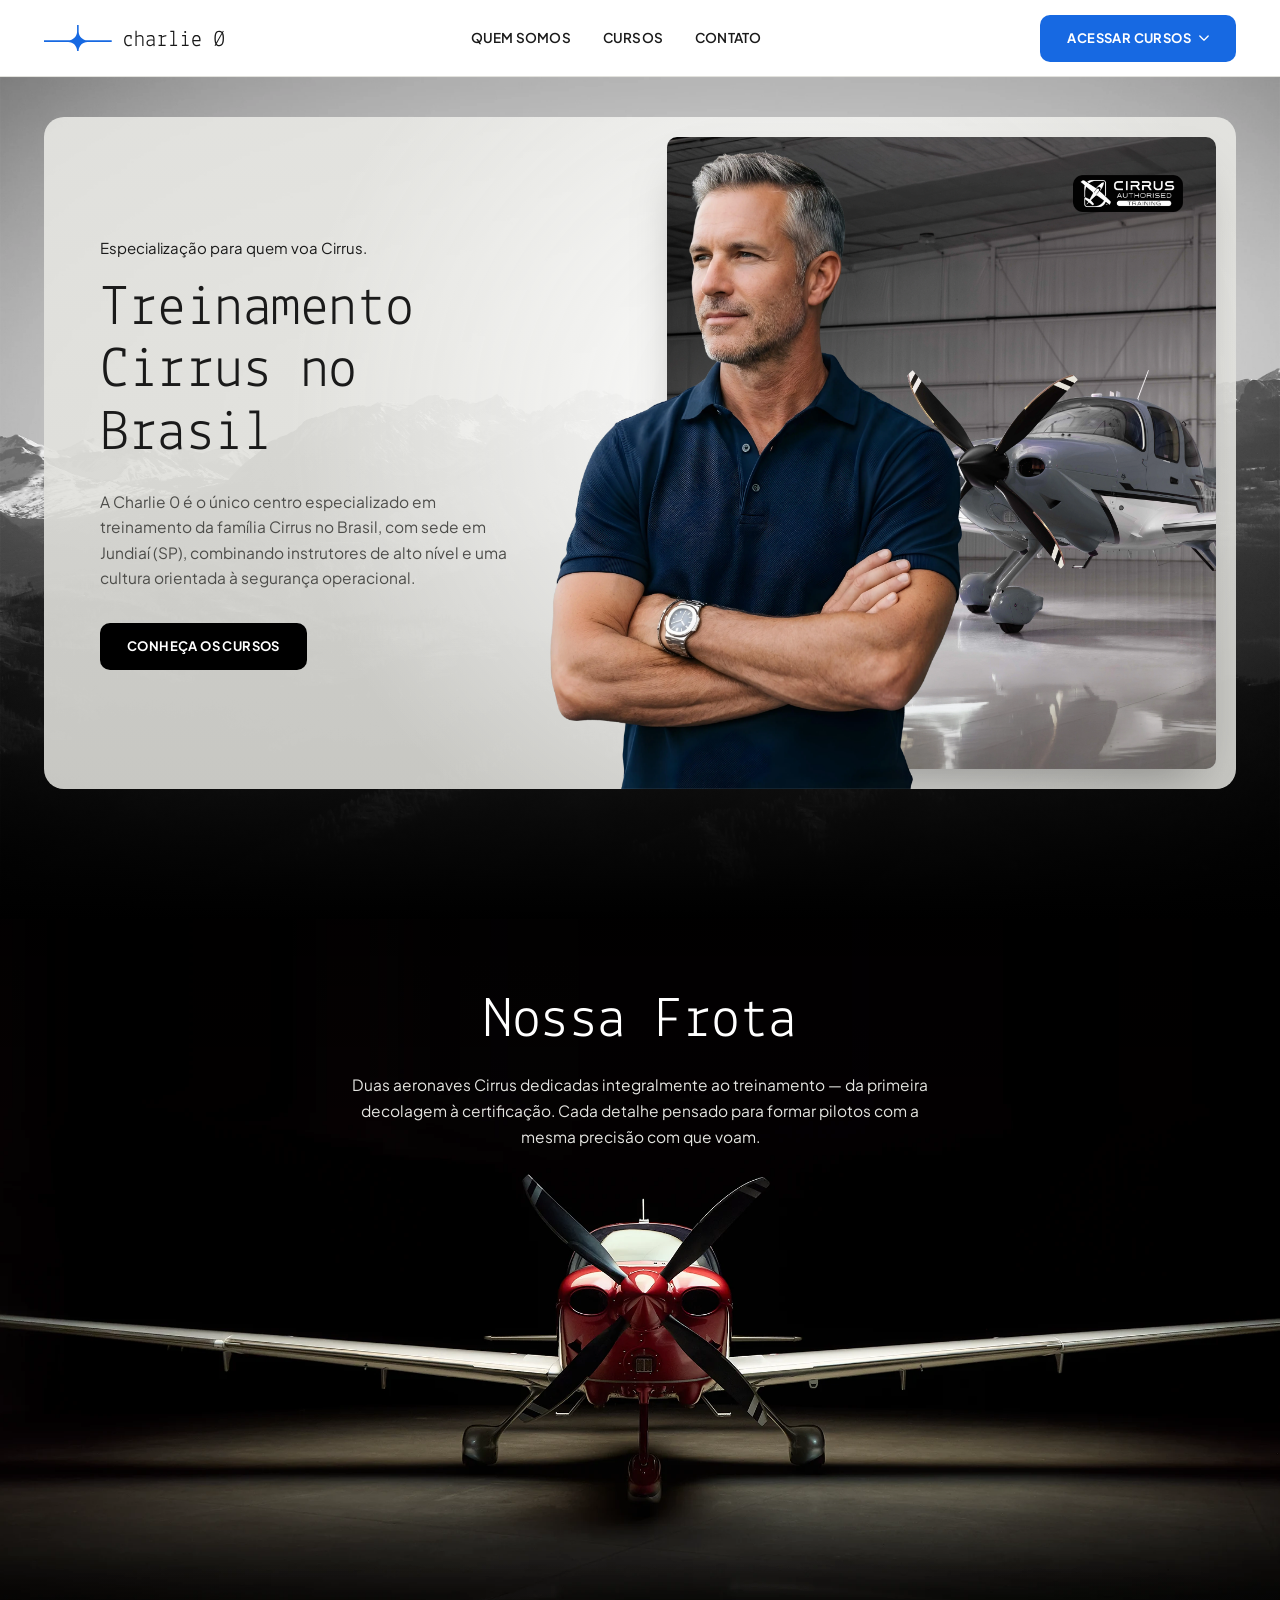
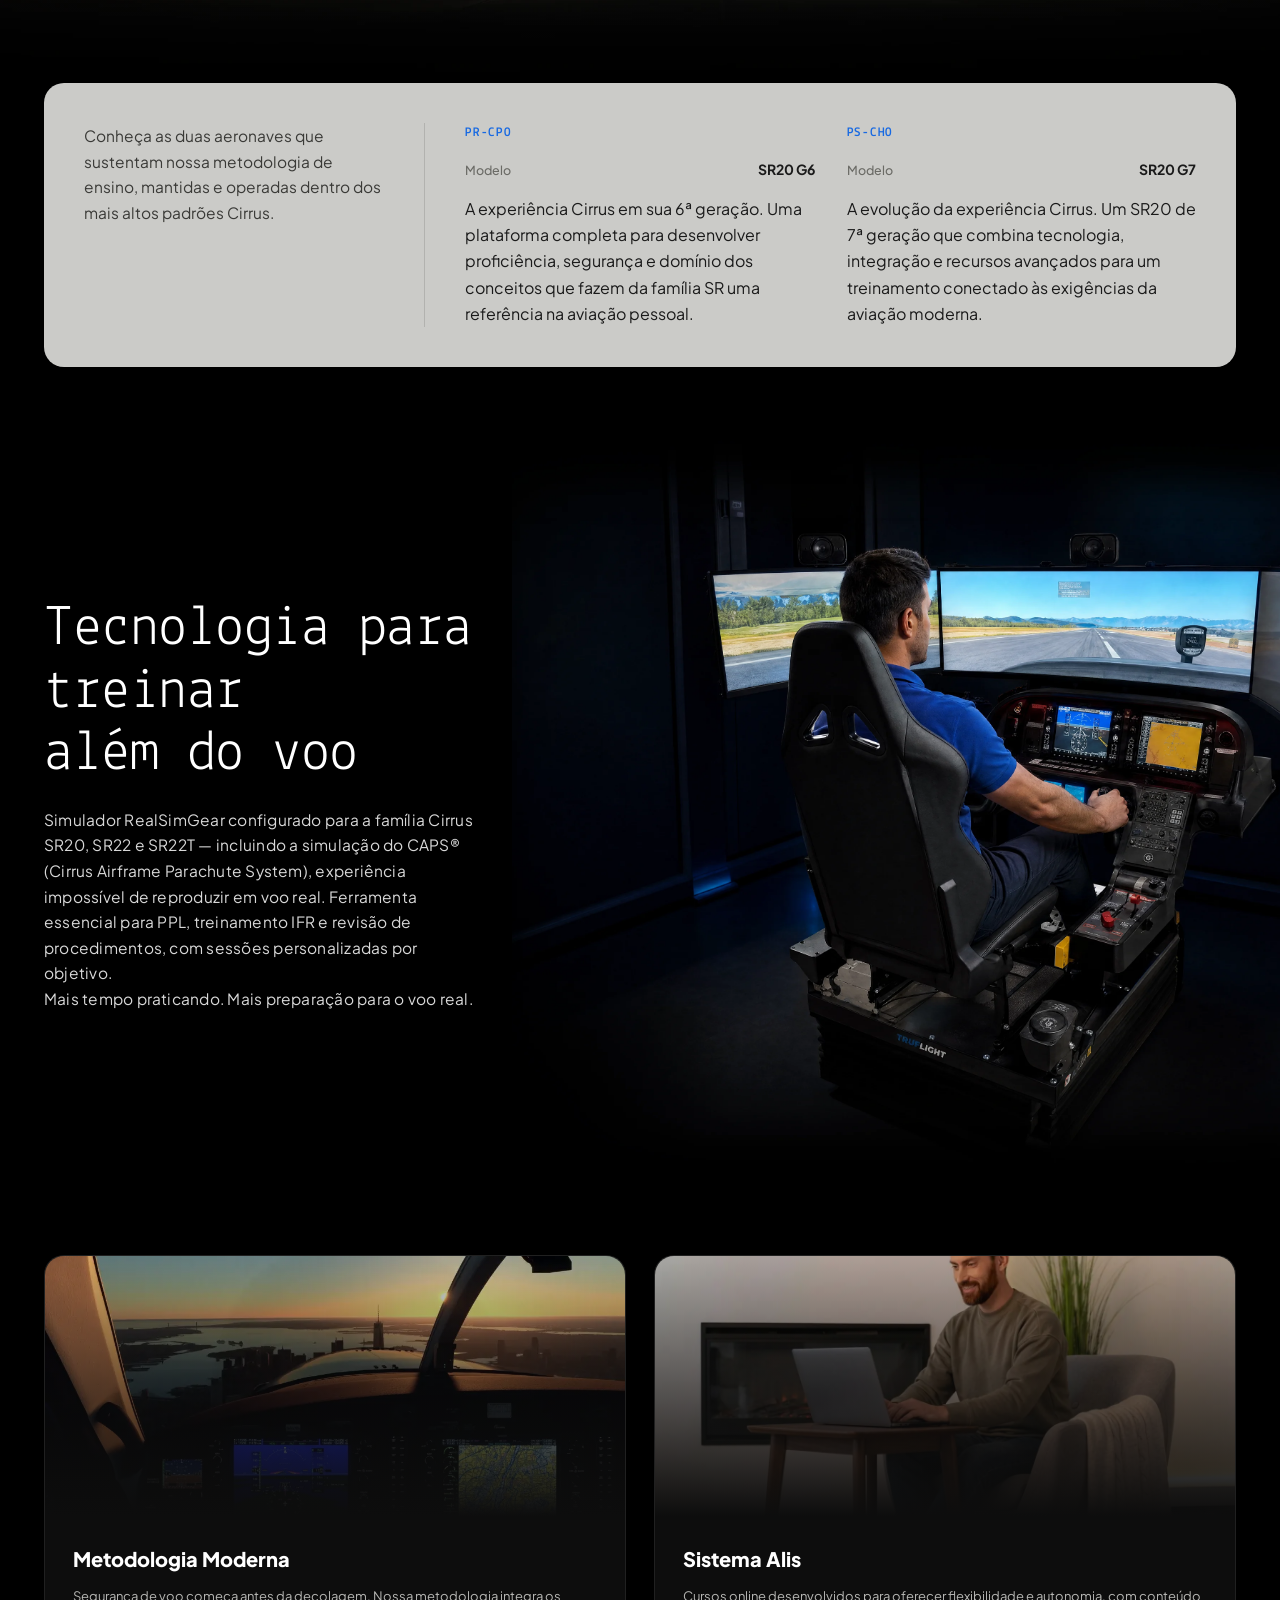
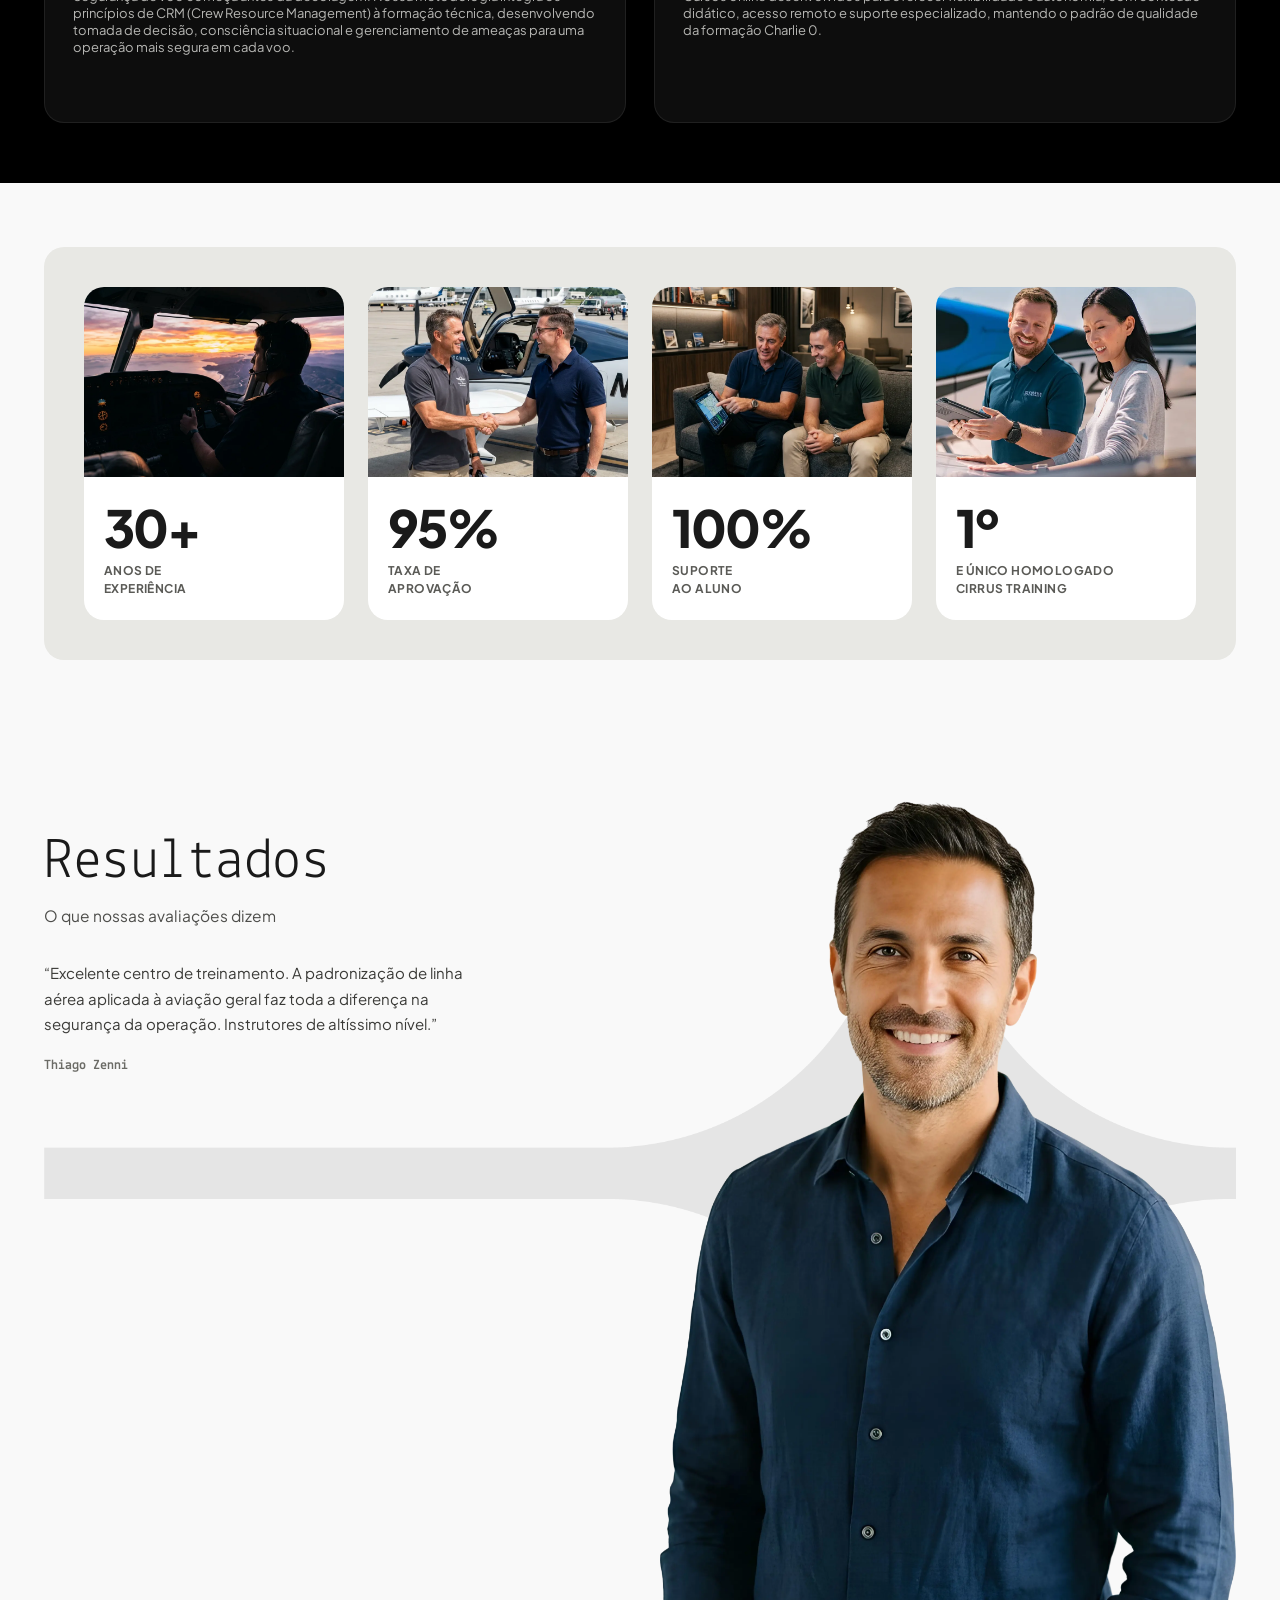
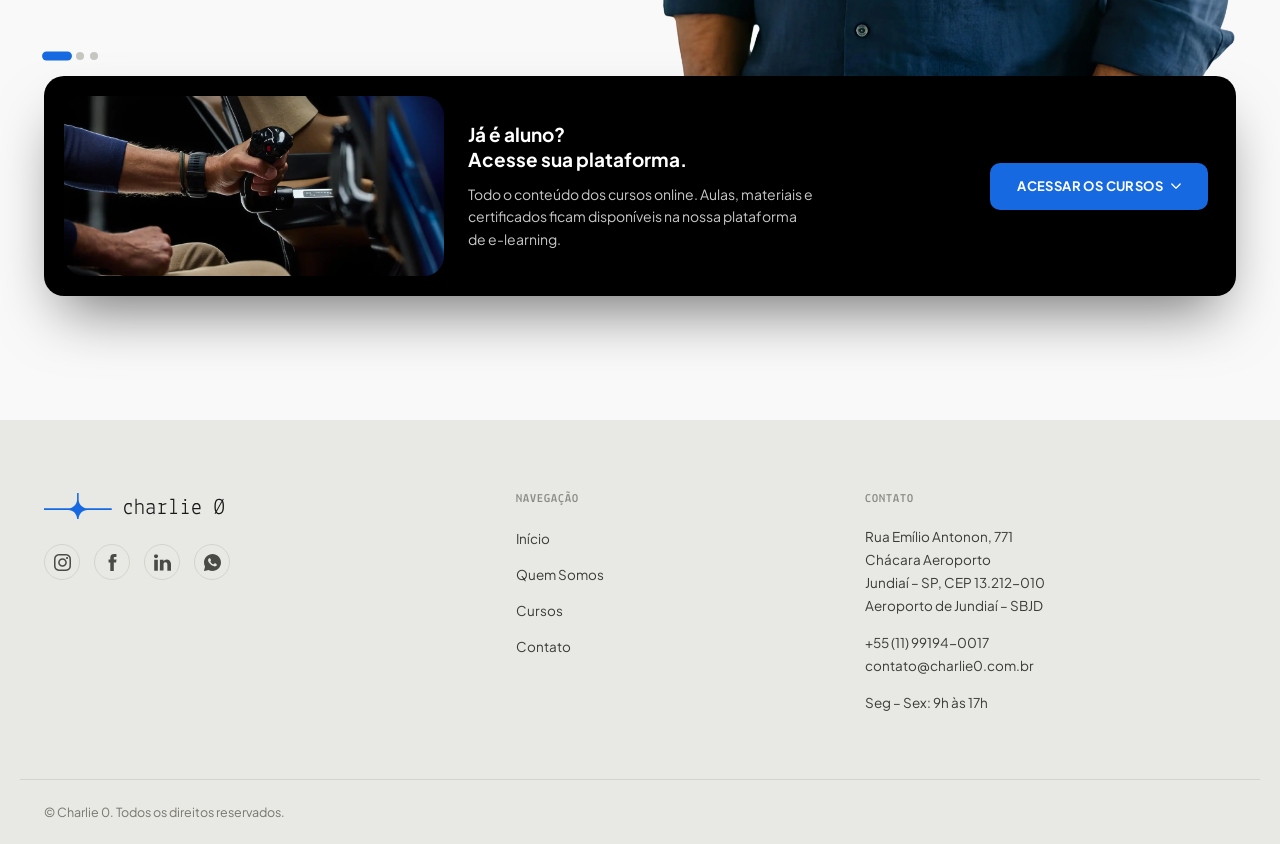
==== commit 9344d41f: "Add files via upload" ====
--- a/index.html
+++ b/index.html
@@ -24,14 +24,14 @@
     <div class="wrap">
       <div class="hero-card">
         <div class="hero-copy">
-          <p class="eyebrow">Centro de Treinamento Cirrus autorizado no Brasil</p>
+          <p class="eyebrow">Especialização para quem voa Cirrus.</p>
             <h1 id="hero-title">
               Treinamento <br class="quebra-desktop">
               Cirrus <br class="quebra-mobile">
               no <br class="quebra-desktop">
               Brasil
             </h1>
-          <p class="lead">Especialização, segurança e proficiência para quem voa Cirrus. A Charlie 0 é o único centro especializado em treinamento da família Cirrus no Brasil, com sede em Jundiaí (SP), combinando instrutores de alto nível e uma cultura orientada à segurança operacional.</p>
+          <p class="lead">A Charlie 0 é o único centro especializado em treinamento da família Cirrus no Brasil, com sede em Jundiaí (SP), combinando instrutores de alto nível e uma cultura orientada à segurança operacional.</p>
           <div class="cta-group">
             <a href="cursos.html" class="btn btn-dark">Conheça os Cursos</a>
           </div>
@@ -75,9 +75,6 @@
             <span class="frota-aircraft-label">PR-CPO</span>
             <dl class="frota-spec-list">
               <div><dt>Modelo</dt><dd>SR20 G6</dd></div>
-              <div><dt>Motor</dt><dd>—</dd></div>
-              <div><dt>Ano</dt><dd>—</dd></div>
-              <div><dt>Assentos</dt><dd>—</dd></div>
             </dl>
             <p class="frota-aircraft-desc">A experiência Cirrus em sua 6ª geração. Uma plataforma completa para desenvolver proficiência, segurança e domínio dos conceitos que fazem da família SR uma referência na aviação pessoal.</p>
           </div>
@@ -85,9 +82,6 @@
             <span class="frota-aircraft-label">PS-CHO</span>
             <dl class="frota-spec-list">
               <div><dt>Modelo</dt><dd>SR20 G7</dd></div>
-              <div><dt>Motor</dt><dd>—</dd></div>
-              <div><dt>Ano</dt><dd>—</dd></div>
-              <div><dt>Assentos</dt><dd>—</dd></div>
             </dl>
             <p class="frota-aircraft-desc">A evolução da experiência Cirrus. Um SR20 de 7ª geração que combina tecnologia, integração e recursos avançados para um treinamento conectado às exigências da aviação moderna.</p>
           </div>
@@ -100,8 +94,8 @@
   <section class="simulator">
     <div class="simulator-text">
       <h2>Tecnologia para treinar<br>além do voo</h2>
-      <p>A Charlie 0 conta com um avançado simulador RealSimGear, configurado para reproduzir a operação dos Cirrus SR20, SR22 e SR22T de 7ª geração. Permite desenvolver procedimentos, praticar sistemas e aprimorar a tomada de decisão em ambiente controlado, incluindo a simulação do CAPS® (Cirrus Airframe Parachute System), uma experiência impossível de reproduzir com segurança em voo real.</p>
-      <p>Ferramenta essencial para Piloto Privado (PPL), treinamento IFR e revisão de procedimentos, com sessões personalizadas conforme os objetivos de cada piloto. Mais tempo praticando. Mais preparação para o voo real.</p>
+      <p>Simulador RealSimGear configurado para a família Cirrus SR20, SR22 e SR22T — incluindo a simulação do CAPS® (Cirrus Airframe Parachute System), experiência impossível de reproduzir em voo real. Ferramenta essencial para PPL, treinamento IFR e revisão de procedimentos, com sessões personalizadas por objetivo.</p>
+      <p>Mais tempo praticando. Mais preparação para o voo real.</p>
     </div>
     <div class="simulator-photo">
       <img class="simulator-bg" src="imagens/simulador.webp" alt="Aluno em simulador de voo Cirrus com múltiplas telas" loading="lazy">
@@ -115,19 +109,7 @@
 
       <article class="course-card">
         <div class="course-media">
-          <img src="imagens/curso-cirrus.webp" alt="Piloto embarcando em aeronave Cirrus" loading="lazy">
-          <span class="course-tag"><img src="imagens/logo-cirrus.svg" alt="Cirrus Aircraft" class="course-tag-logo"></span>
-        </div>
-        <div class="course-body">
-          <h3>E-learning</h3>
-          <p>Treinamentos desenvolvidos conforme os padrões oficiais da Cirrus Aircraft, com foco em segurança operacional, eficiência e excelência na operação das aeronaves, unindo teoria e prática de alto nível.</p>
-        </div>
-      </article>
-
-      <article class="course-card">
-        <div class="course-media">
           <img src="imagens/curso-anac.webp" alt="Vista de cockpit ao entardecer sobre uma cidade" loading="lazy">
-          <span class="course-tag"><img src="imagens/logo-anac.svg" alt="ANAC" class="course-tag-logo"></span>
         </div>
         <div class="course-body">
           <h3>Metodologia Moderna</h3>
@@ -246,7 +228,6 @@
             <svg class="cursos-dropdown-arrow" viewBox="0 0 12 8" width="10" height="7" aria-hidden="true"><path d="M1 1l5 5 5-5" stroke="currentColor" stroke-width="1.6" fill="none" stroke-linecap="round" stroke-linejoin="round"/></svg>
           </button>
           <div class="cursos-dropdown-menu cursos-dropdown-up">
-            <a href="https://elearning.charlie0.com.br/site/login.aspx" target="_blank" rel="noopener">Aluno Teórico</a>
             <a href="https://elearning.charlie0.com.br/site/login.aspx" target="_blank" rel="noopener">Aluno Prático</a>
             <a href="https://elearning.charlie0.com.br/site/login.aspx" target="_blank" rel="noopener">Aluno Cirrus</a>
           </div>
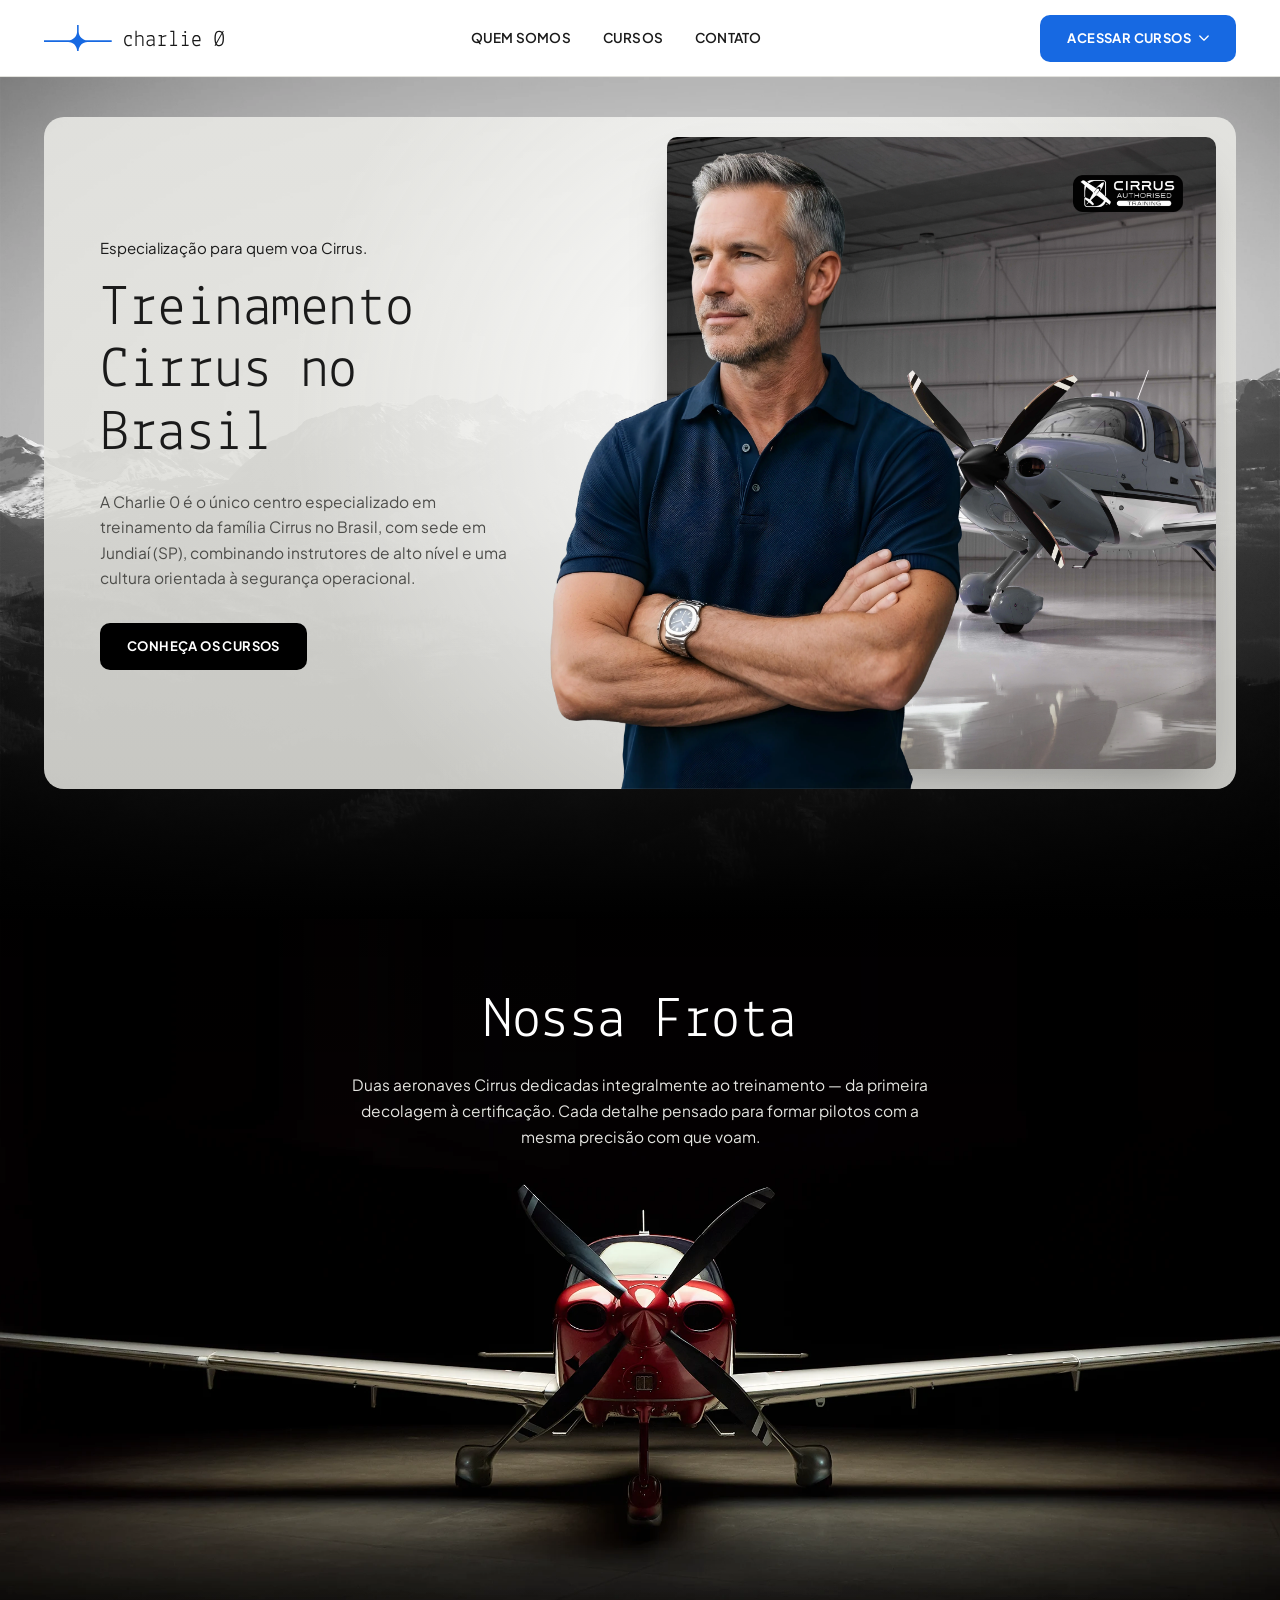
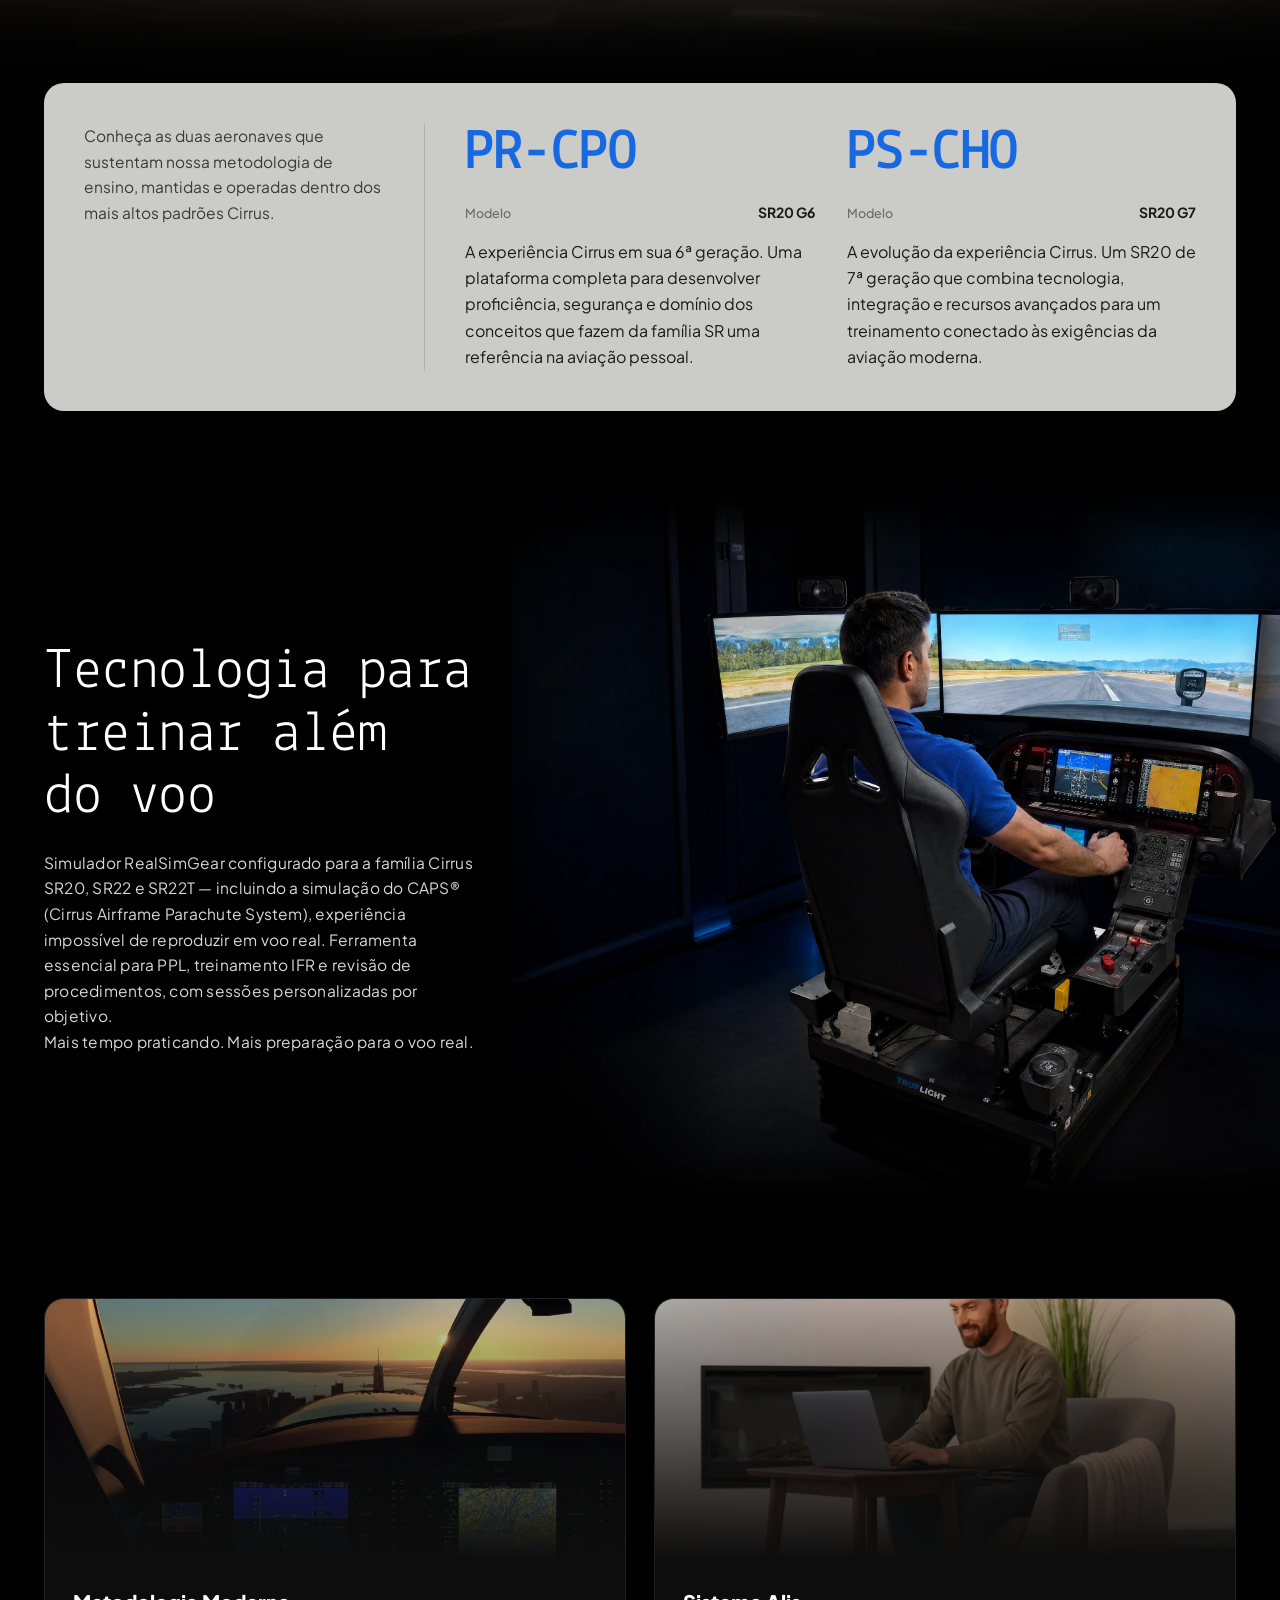
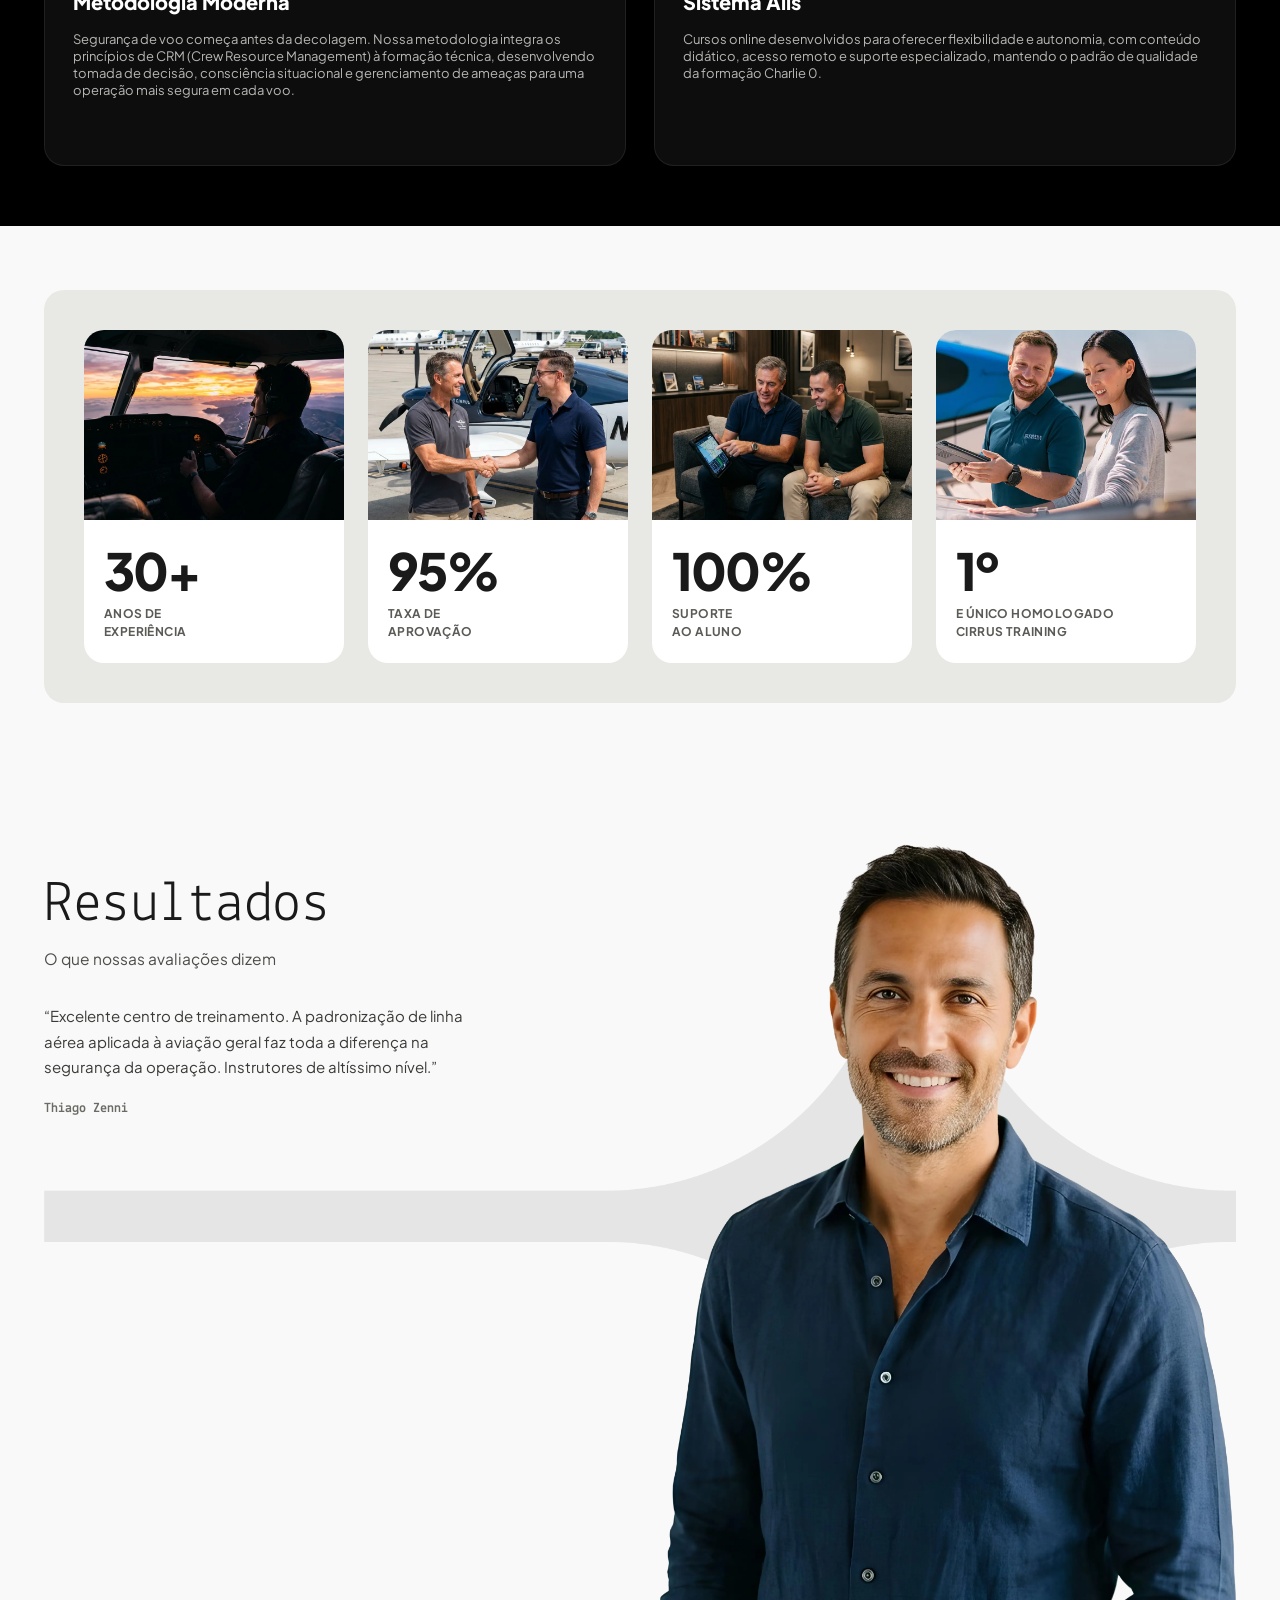
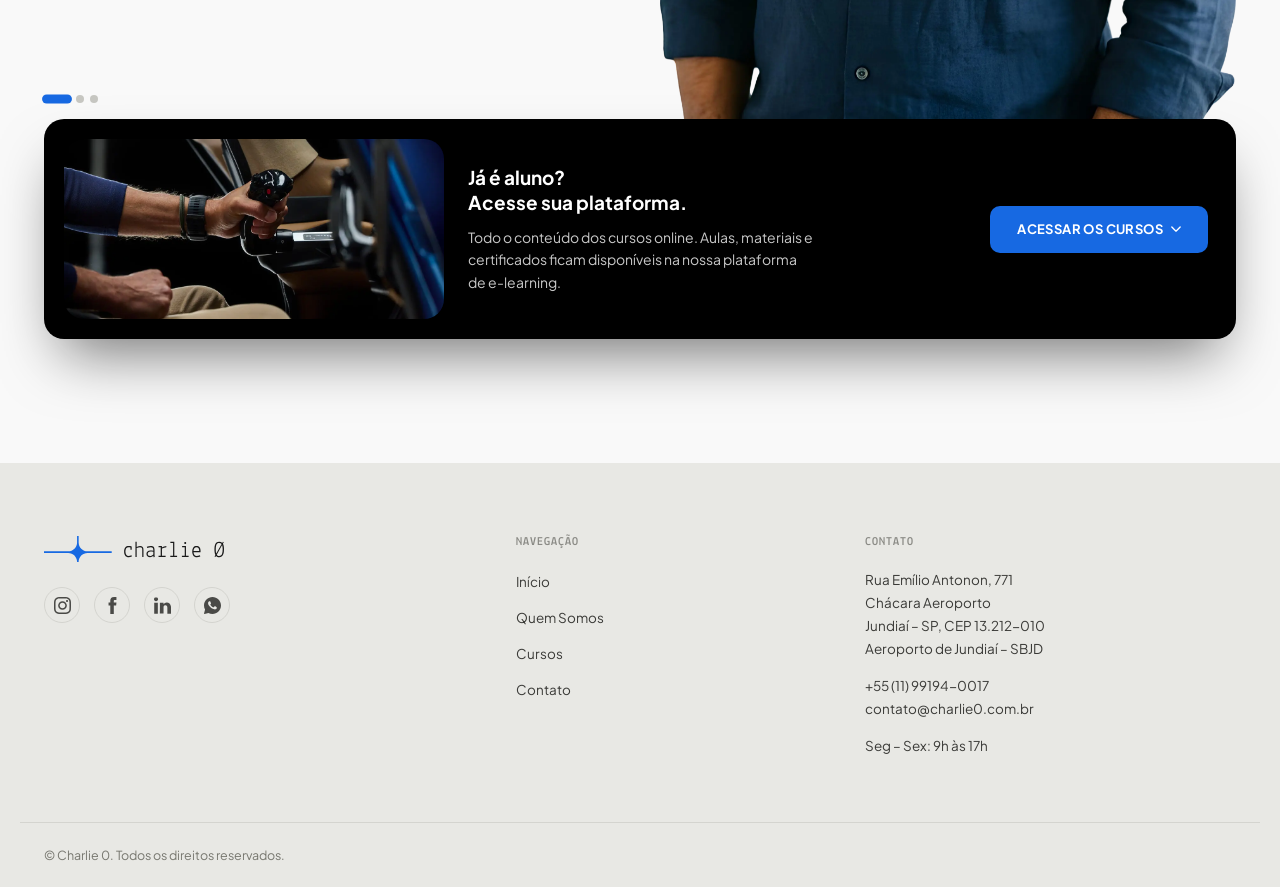
==== commit 3462ae03: "Add files via upload" ====
--- a/index.html
+++ b/index.html
@@ -93,7 +93,7 @@
   <!-- SIMULATOR -->
   <section class="simulator">
     <div class="simulator-text">
-      <h2>Tecnologia para treinar<br>além do voo</h2>
+      <h2>Tecnologia para<br>treinar além<br>do voo</h2>
       <p>Simulador RealSimGear configurado para a família Cirrus SR20, SR22 e SR22T — incluindo a simulação do CAPS® (Cirrus Airframe Parachute System), experiência impossível de reproduzir em voo real. Ferramenta essencial para PPL, treinamento IFR e revisão de procedimentos, com sessões personalizadas por objetivo.</p>
       <p>Mais tempo praticando. Mais preparação para o voo real.</p>
     </div>
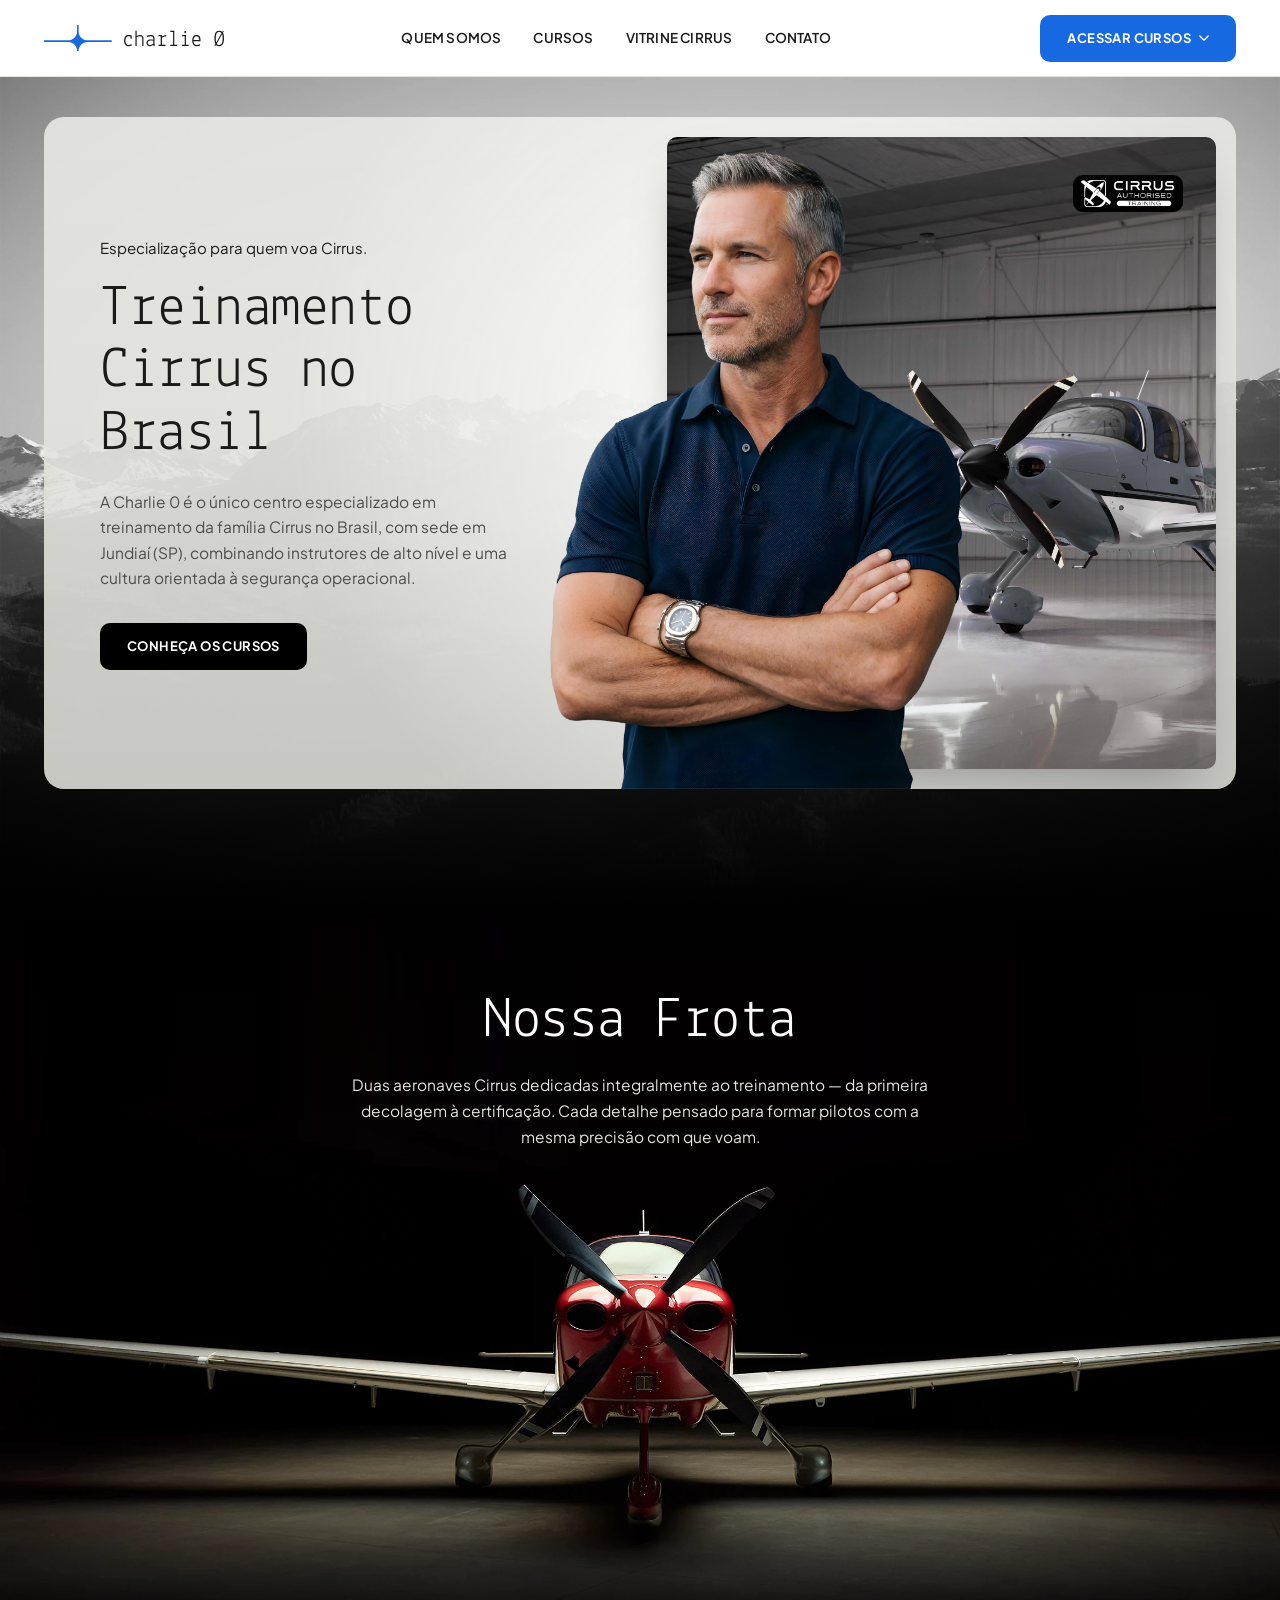
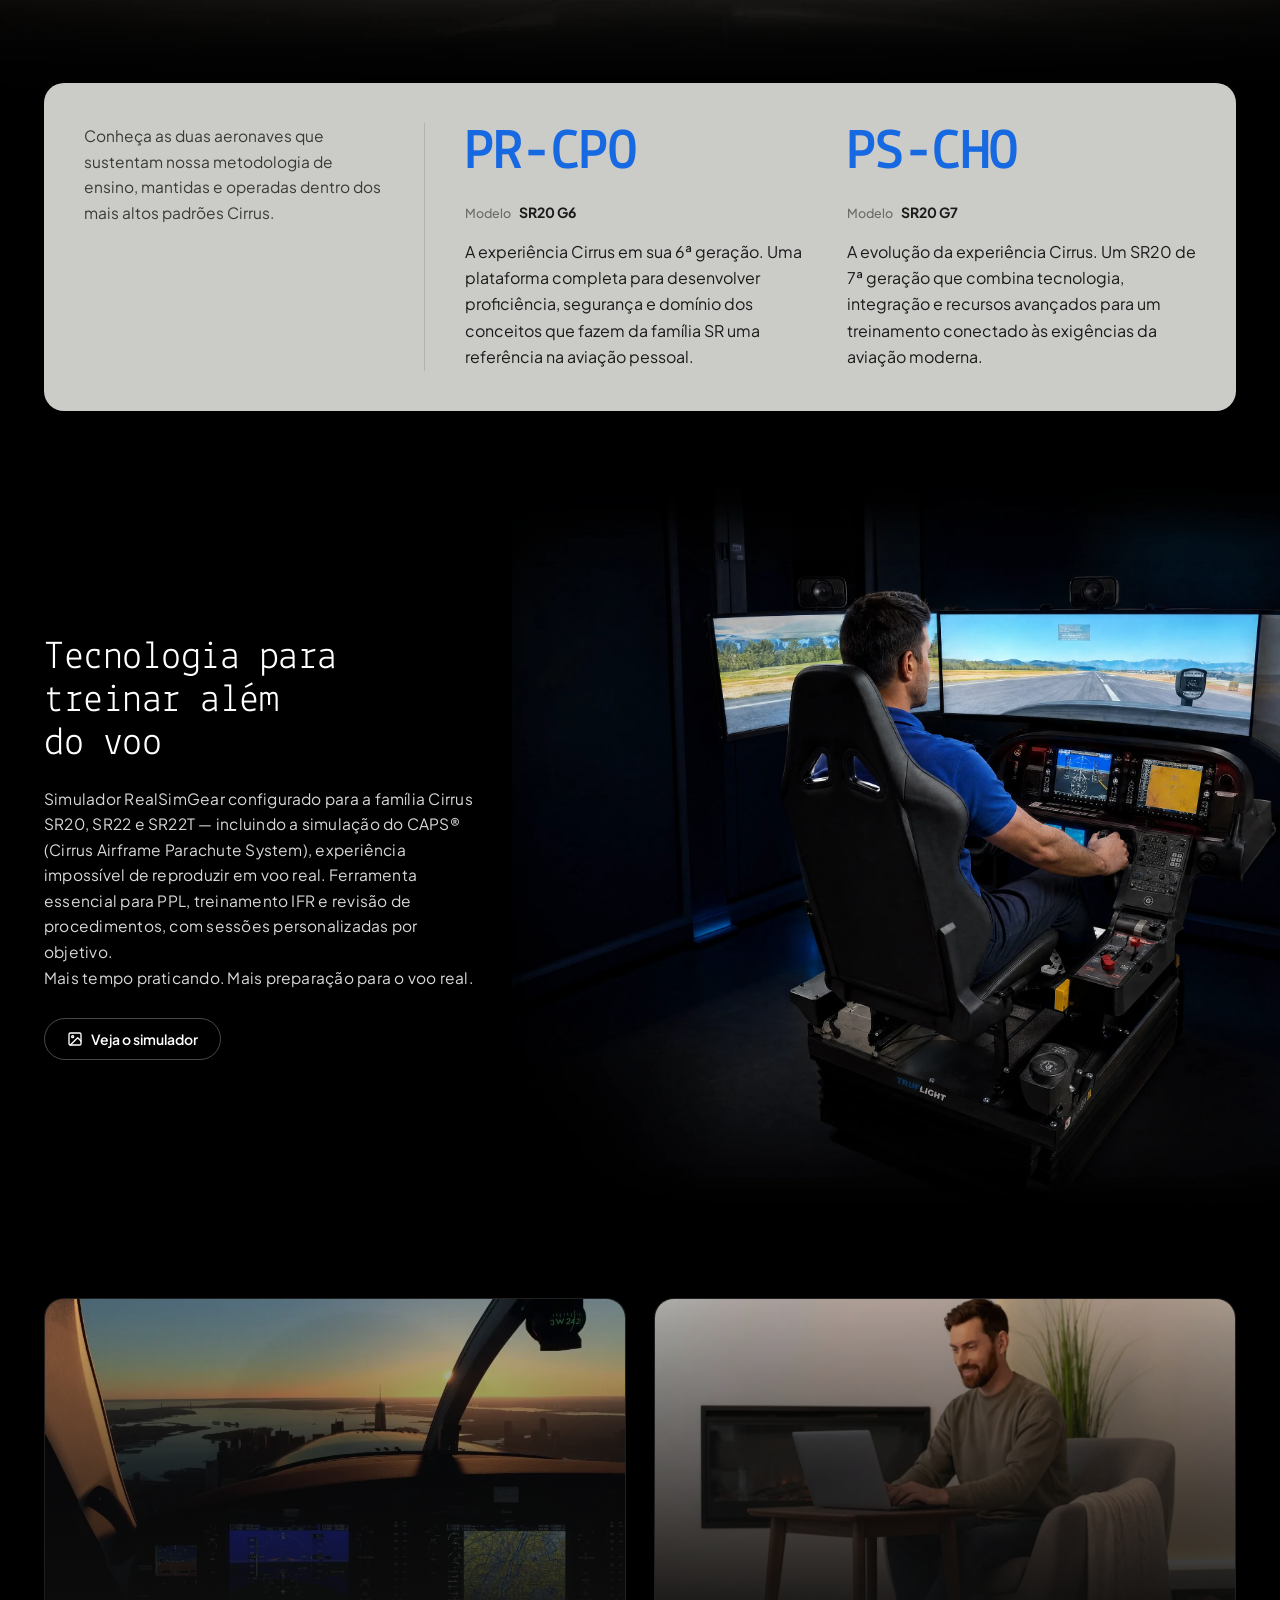
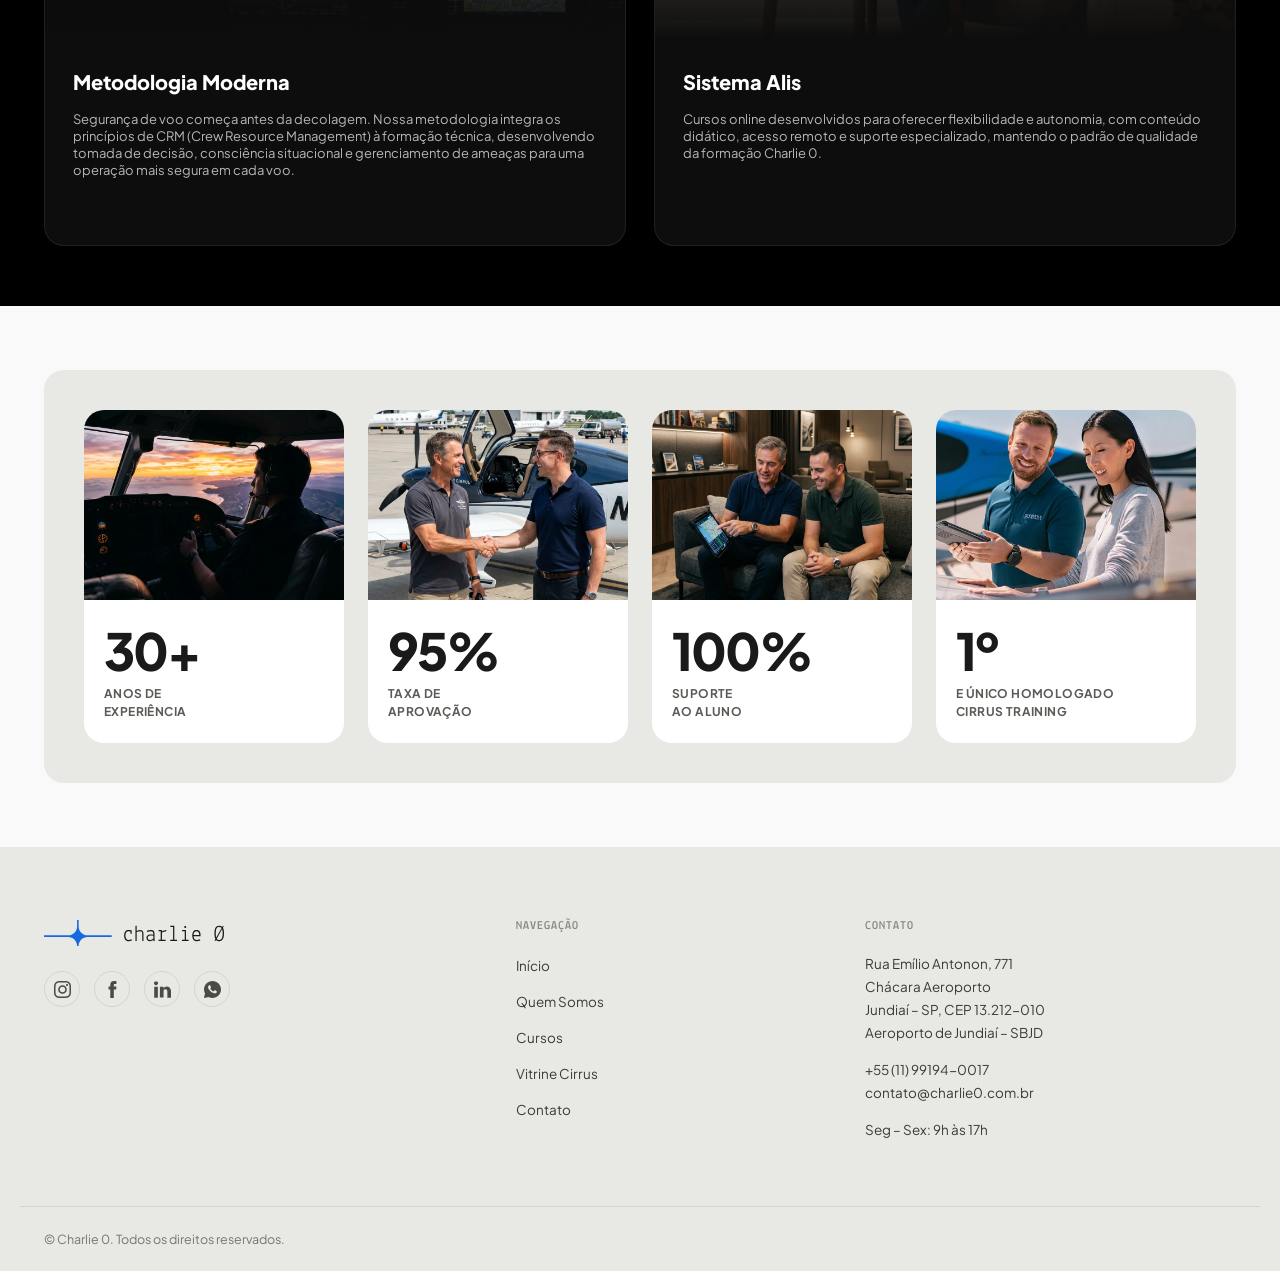
==== commit 6ebb9fa8: "Add files via upload" ====
--- a/index.html
+++ b/index.html
@@ -96,6 +96,10 @@
       <h2>Tecnologia para<br>treinar além<br>do voo</h2>
       <p>Simulador RealSimGear configurado para a família Cirrus SR20, SR22 e SR22T — incluindo a simulação do CAPS® (Cirrus Airframe Parachute System), experiência impossível de reproduzir em voo real. Ferramenta essencial para PPL, treinamento IFR e revisão de procedimentos, com sessões personalizadas por objetivo.</p>
       <p>Mais tempo praticando. Mais preparação para o voo real.</p>
+      <button class="sim-gallery-btn" data-sim-gallery aria-label="Veja o simulador em imagens">
+        <svg width="16" height="16" viewBox="0 0 24 24" fill="none" stroke="currentColor" stroke-width="2" stroke-linecap="round" stroke-linejoin="round" aria-hidden="true"><rect x="3" y="3" width="18" height="18" rx="2"/><circle cx="8.5" cy="8.5" r="1.5"/><path d="M21 15l-5-5L5 21"/></svg>
+        Veja o simulador
+      </button>
     </div>
     <div class="simulator-photo">
       <img class="simulator-bg" src="imagens/simulador.webp" alt="Aluno em simulador de voo Cirrus com múltiplas telas" loading="lazy">
@@ -166,8 +170,8 @@
     </div>
   </section>
 
-  <!-- RESULTS / CARROSSEL DE DEPOIMENTOS -->
-  <section class="results" id="vitrine" data-carousel="fade" aria-labelledby="results-title">
+  <!-- RESULTS / CARROSSEL DE DEPOIMENTOS — oculto até haver depoimentos reais -->
+  <section class="results" id="vitrine" data-carousel="fade" aria-labelledby="results-title" style="display:none" aria-hidden="true">
     
     <!-- ÍCONE EXPANDIDO (CORRIGIDO): Usa a classe "wrap" para alinhar perfeitamente com os limites das outras seções -->
     <div class="wrap" style="position: absolute; top: 0; bottom: 0; left: 0; right: 0; margin: 0 auto; z-index: 0; pointer-events: none; display: flex; align-items: center; justify-content: center;">
@@ -238,11 +242,35 @@
 
 </main>
 
+<!-- MODAL: Galeria do simulador -->
+<div id="simGalleryModal" class="sim-gallery-modal" role="dialog" aria-modal="true" aria-label="Fotos do simulador" hidden>
+  <div class="sim-overlay" data-sim-close></div>
+  <div class="sim-modal-inner">
+    <button class="sim-close" data-sim-close aria-label="Fechar galeria">
+      <svg width="14" height="14" viewBox="0 0 24 24" fill="none" stroke="currentColor" stroke-width="2.5" stroke-linecap="round"><line x1="18" y1="6" x2="6" y2="18"/><line x1="6" y1="6" x2="18" y2="18"/></svg>
+    </button>
+    <div class="sim-modal-img-wrap">
+      <button class="sim-nav" id="simPrev" aria-label="Foto anterior">
+        <svg width="16" height="16" viewBox="0 0 24 24" fill="none" stroke="currentColor" stroke-width="2" stroke-linecap="round" stroke-linejoin="round"><path d="M15 18l-6-6 6-6"/></svg>
+      </button>
+      <img id="simModalImg" class="sim-modal-img" src="" alt="" loading="eager">
+      <button class="sim-nav" id="simNext" aria-label="Próxima foto">
+        <svg width="16" height="16" viewBox="0 0 24 24" fill="none" stroke="currentColor" stroke-width="2" stroke-linecap="round" stroke-linejoin="round"><path d="M9 18l6-6-6-6"/></svg>
+      </button>
+    </div>
+    <div class="sim-footer">
+      <div class="sim-dots" id="simDots"></div>
+      <span class="sim-counter" id="simCounter"></span>
+    </div>
+  </div>
+</div>
+
 <div id="footer-placeholder"></div>
 
 <script src="js/nav.js"></script>
 <script src="js/utils.js"></script>
 <script src="js/carousel.js"></script>
 <script src="js/effects.js"></script>
+<script src="js/simulator-gallery.js"></script>
 </body>
 </html>
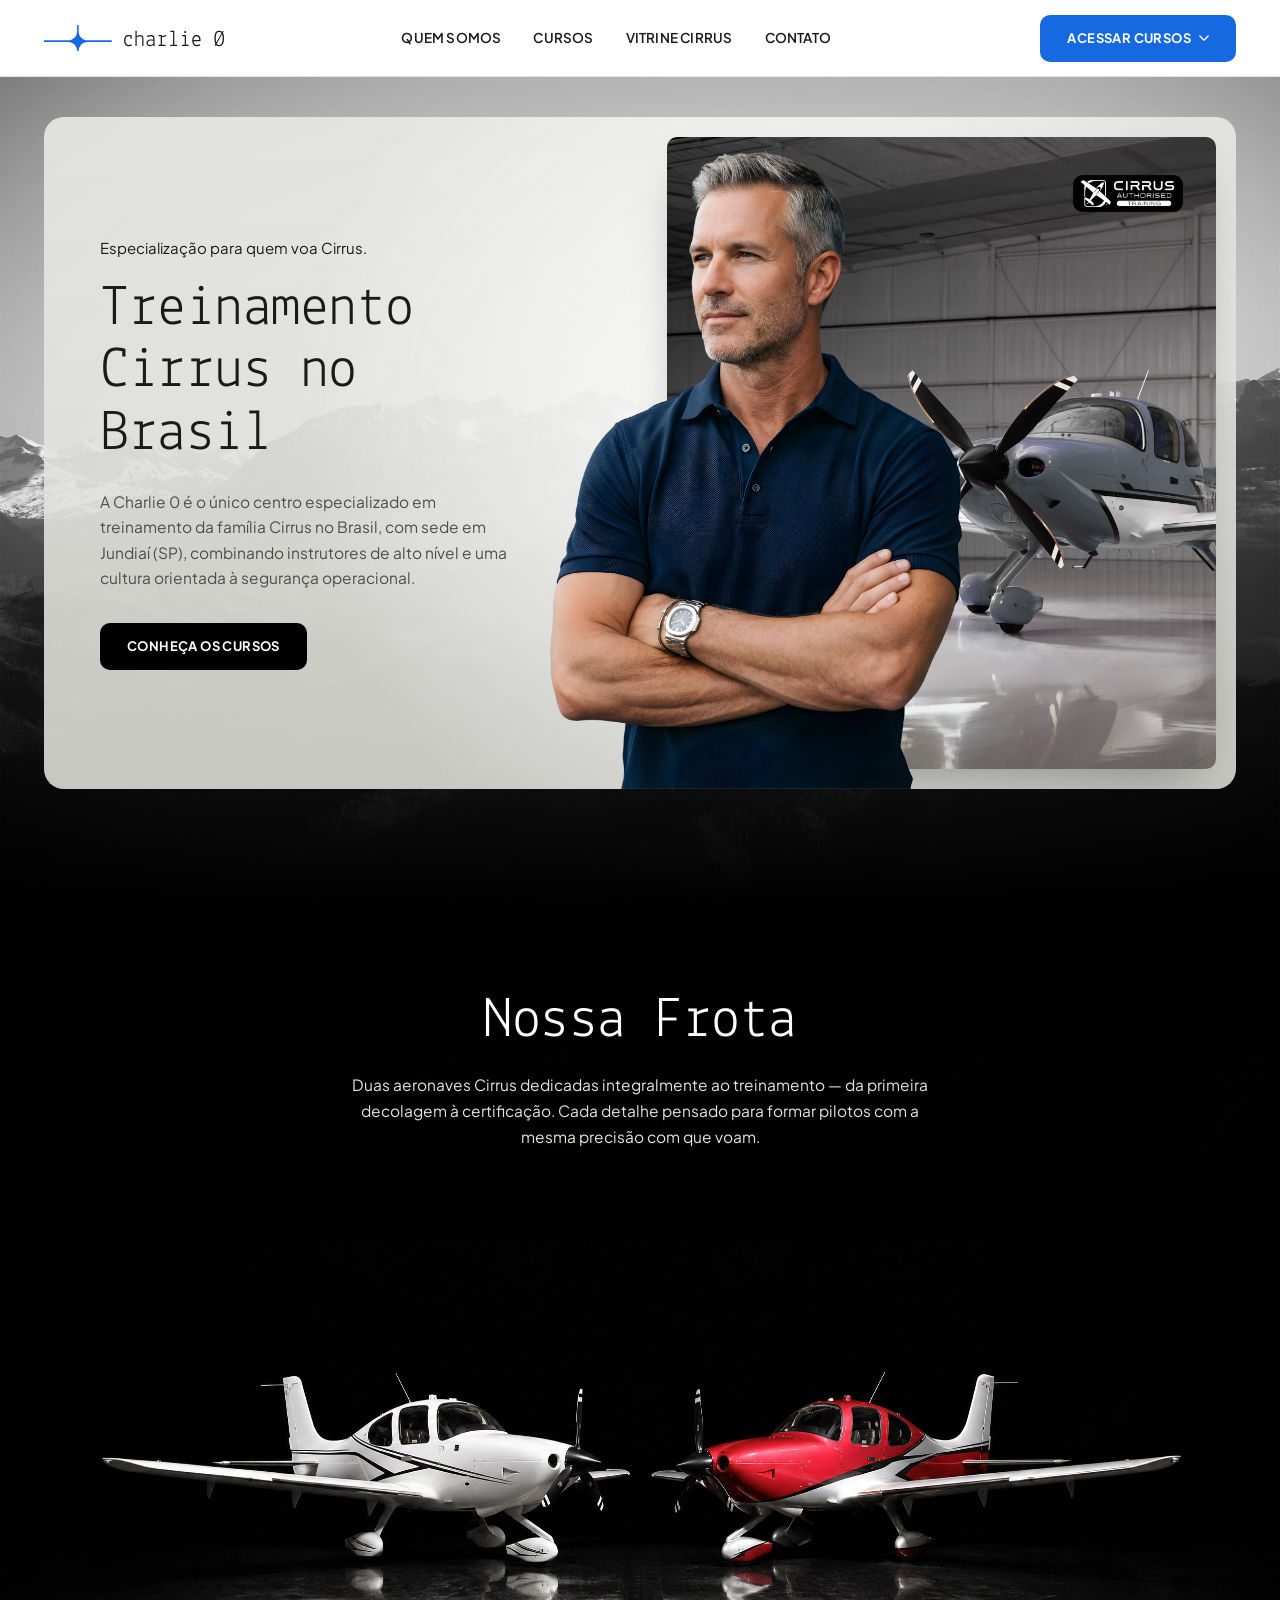
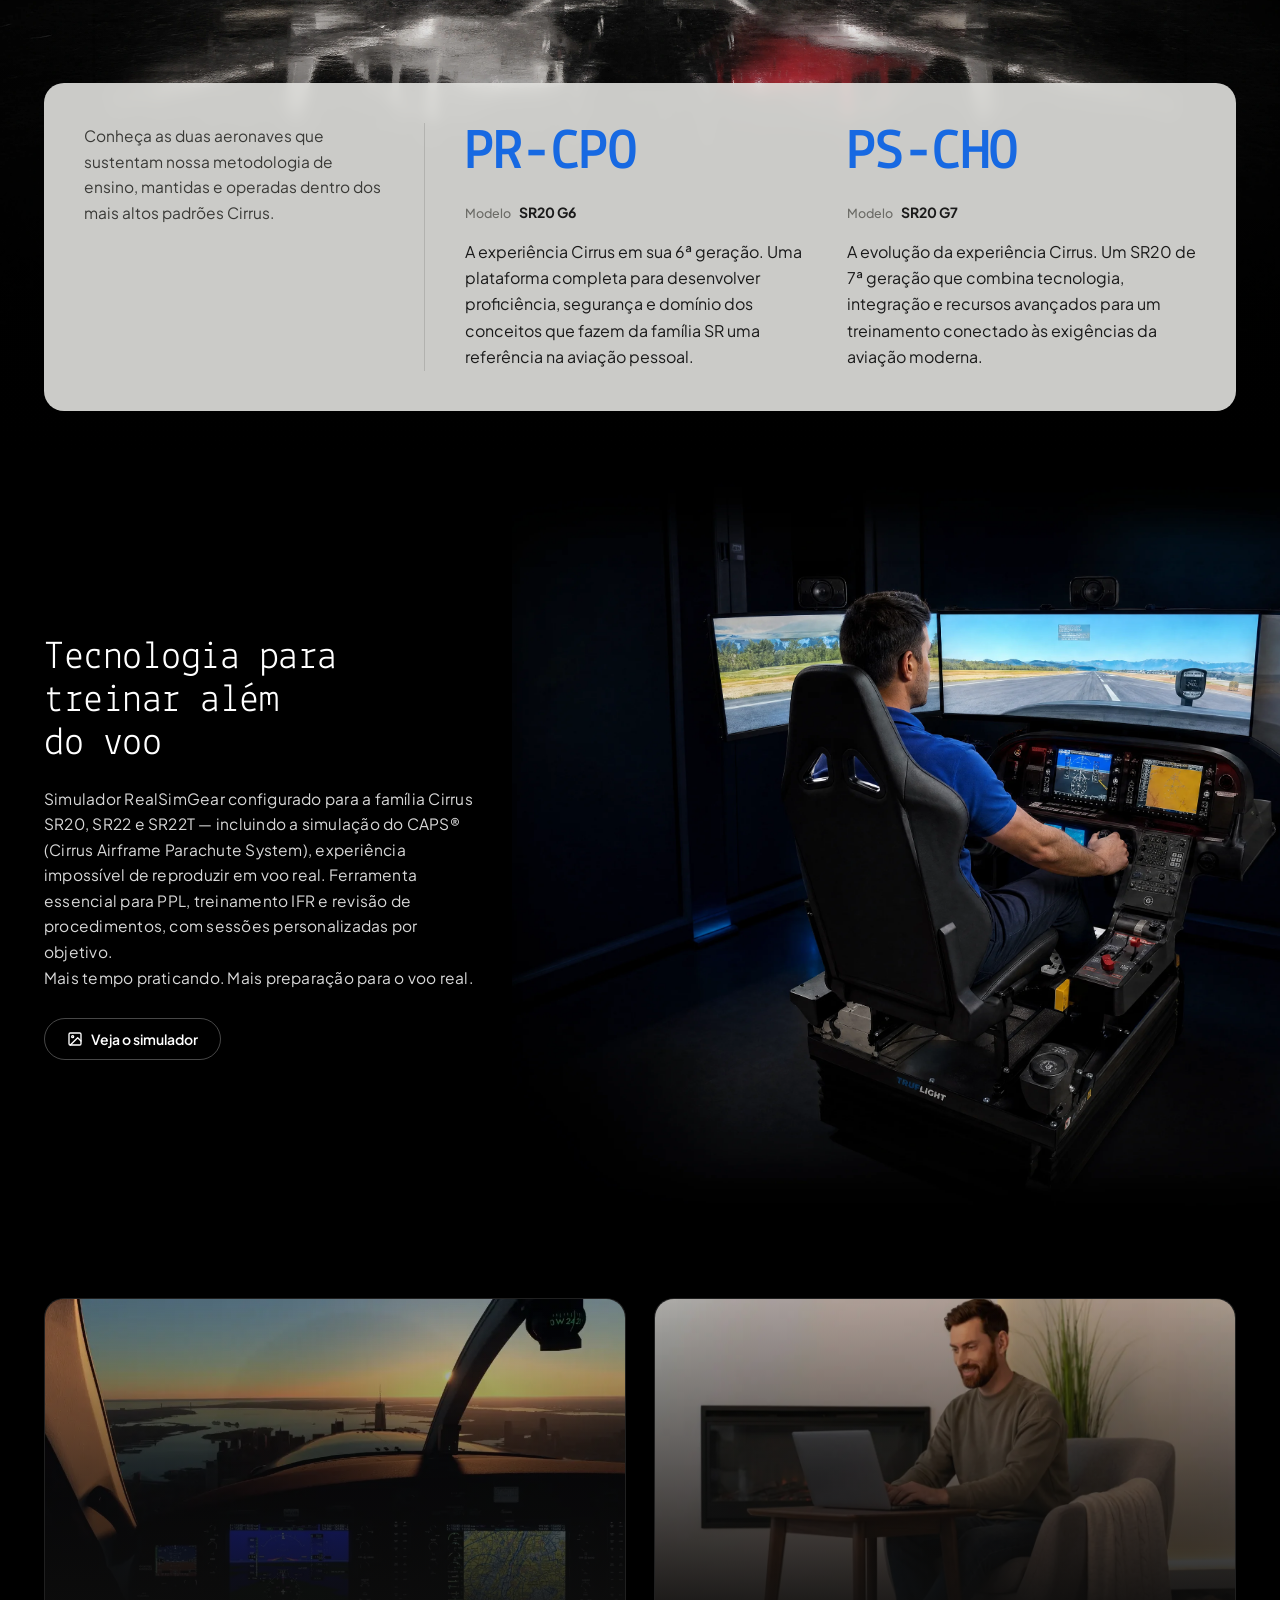
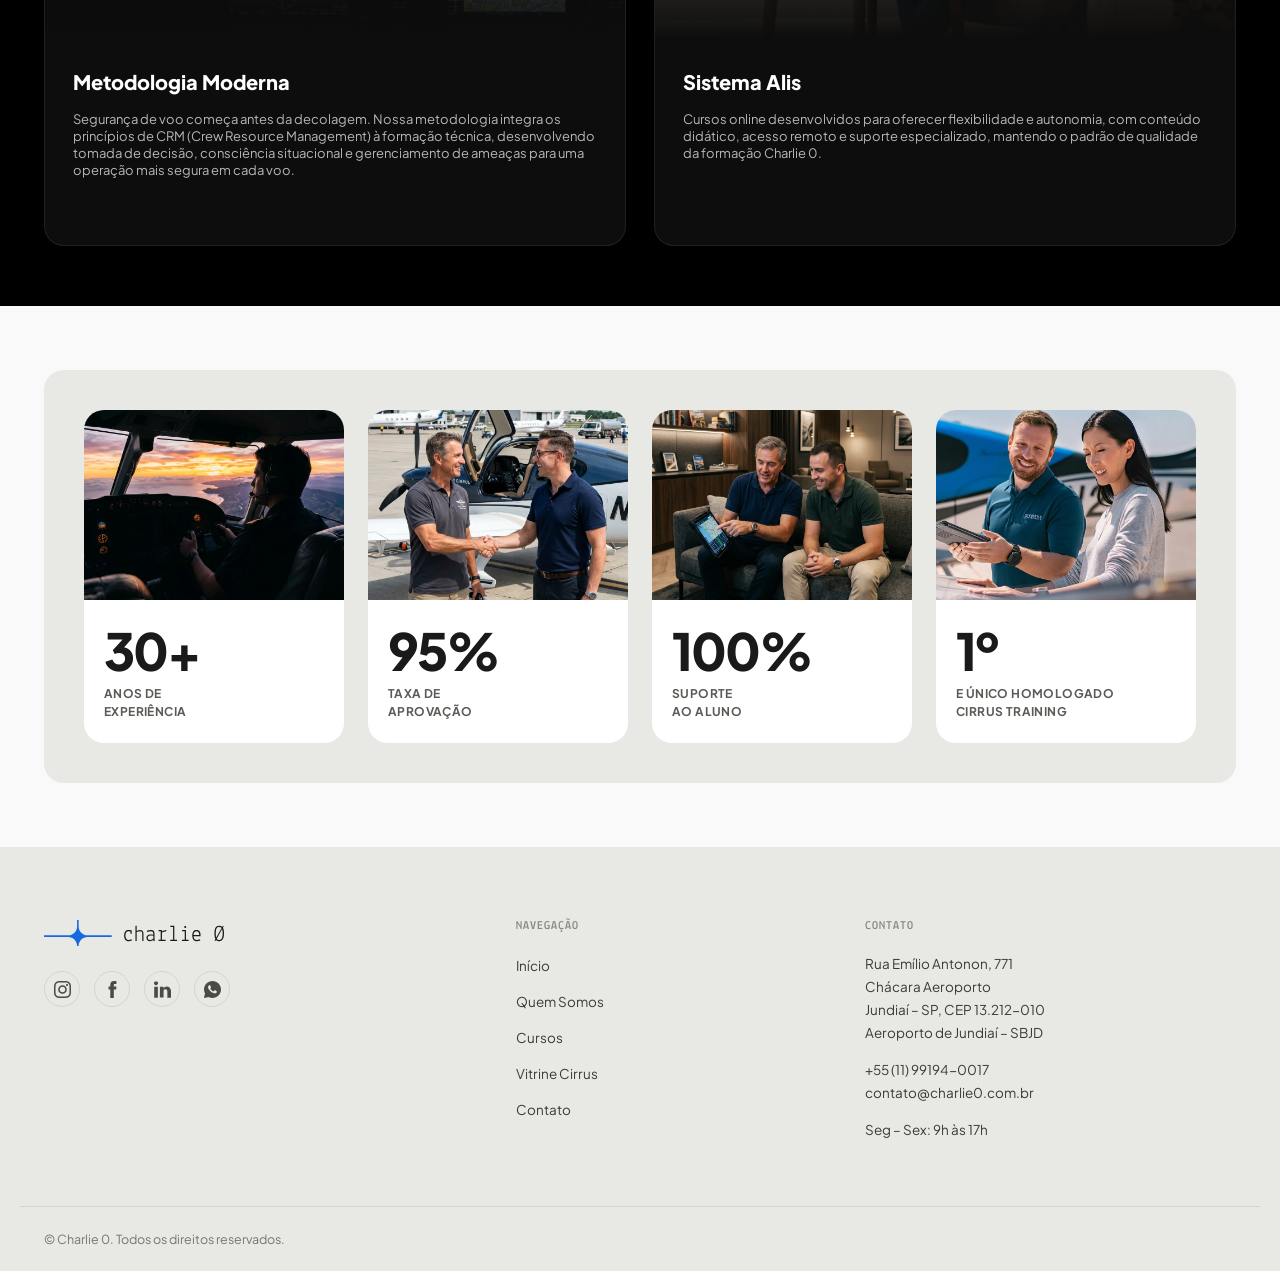
==== commit 2b377d59: "Add files via upload" ====
--- a/index.html
+++ b/index.html
@@ -5,6 +5,29 @@
 <meta name="viewport" content="width=device-width, initial-scale=1.0">
 <title>Charlie 0 | Único centro oficial de treinamento Cirrus no Brasil</title>
 <meta name="description" content="Mais de 30 anos de experiência em aviação. Charlie 0 é o único centro oficial de treinamento Cirrus no Brasil: cursos Cirrus, ANAC e e-learning.">
+<link rel="canonical" href="https://www.charlie0.com.br/">
+
+<!-- Favicon -->
+<link rel="icon" type="image/svg+xml" href="imagens/charlie0-logo.svg">
+<link rel="shortcut icon" href="imagens/charlie0-logo.svg">
+
+<!-- Open Graph -->
+<meta property="og:type" content="website">
+<meta property="og:site_name" content="Charlie 0">
+<meta property="og:url" content="https://www.charlie0.com.br/">
+<meta property="og:title" content="Charlie 0 | Único centro oficial de treinamento Cirrus no Brasil">
+<meta property="og:description" content="Mais de 30 anos de experiência em aviação. Charlie 0 é o único centro oficial de treinamento Cirrus no Brasil: cursos Cirrus, ANAC e e-learning.">
+<meta property="og:image" content="https://www.charlie0.com.br/imagens/hero-background.webp">
+<meta property="og:image:width" content="1200">
+<meta property="og:image:alt" content="Charlie 0 — Centro de Treinamento Cirrus no Brasil">
+<meta property="og:locale" content="pt_BR">
+
+<!-- Twitter Card -->
+<meta name="twitter:card" content="summary_large_image">
+<meta name="twitter:title" content="Charlie 0 | Único centro oficial de treinamento Cirrus no Brasil">
+<meta name="twitter:description" content="Mais de 30 anos de experiência em aviação. Charlie 0 é o único centro oficial de treinamento Cirrus no Brasil.">
+<meta name="twitter:image" content="https://www.charlie0.com.br/imagens/hero-background.webp">
+
 <link rel="preconnect" href="https://fonts.googleapis.com">
 <link rel="preconnect" href="https://fonts.gstatic.com" crossorigin>
 <link href="https://fonts.googleapis.com/css2?family=Lekton:wght@400;700&family=Plus+Jakarta+Sans:ital,wght@0,400;0,500;0,600;0,700;0,800;1,500&display=swap" rel="stylesheet">
